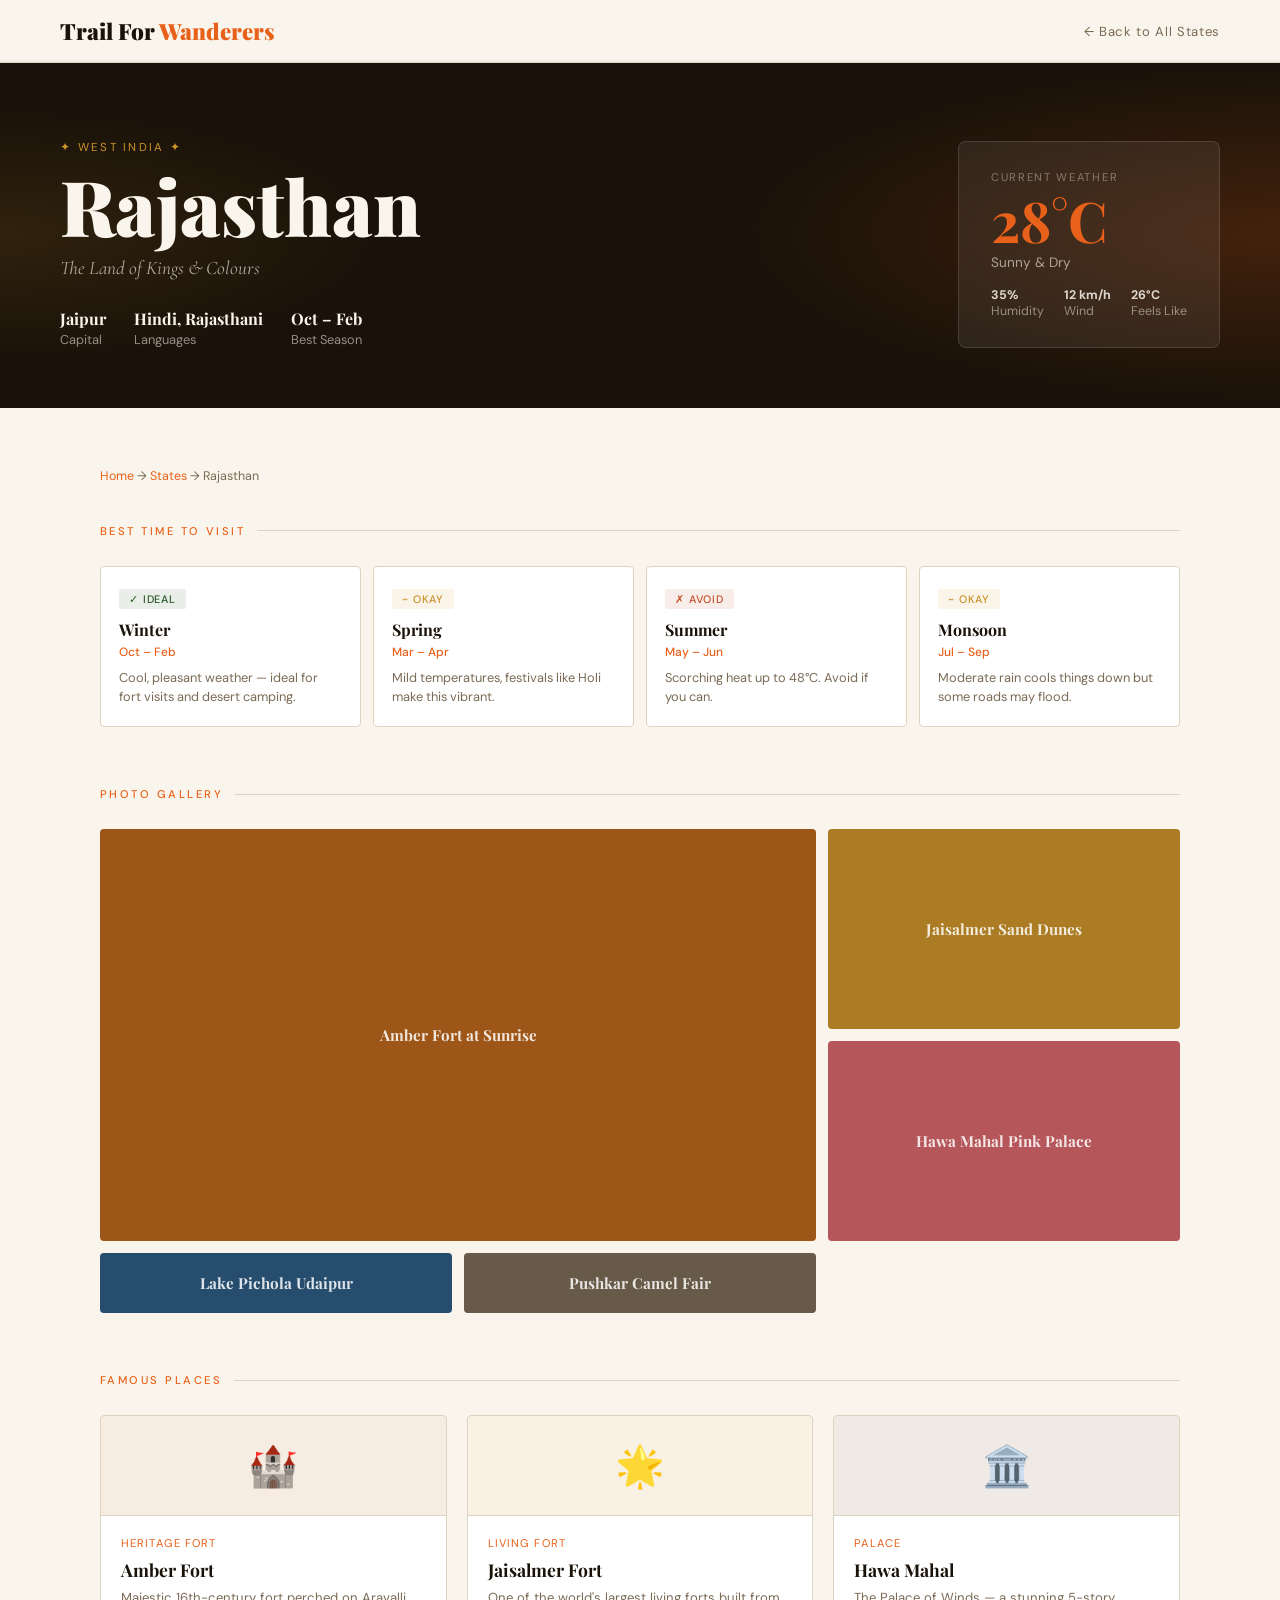
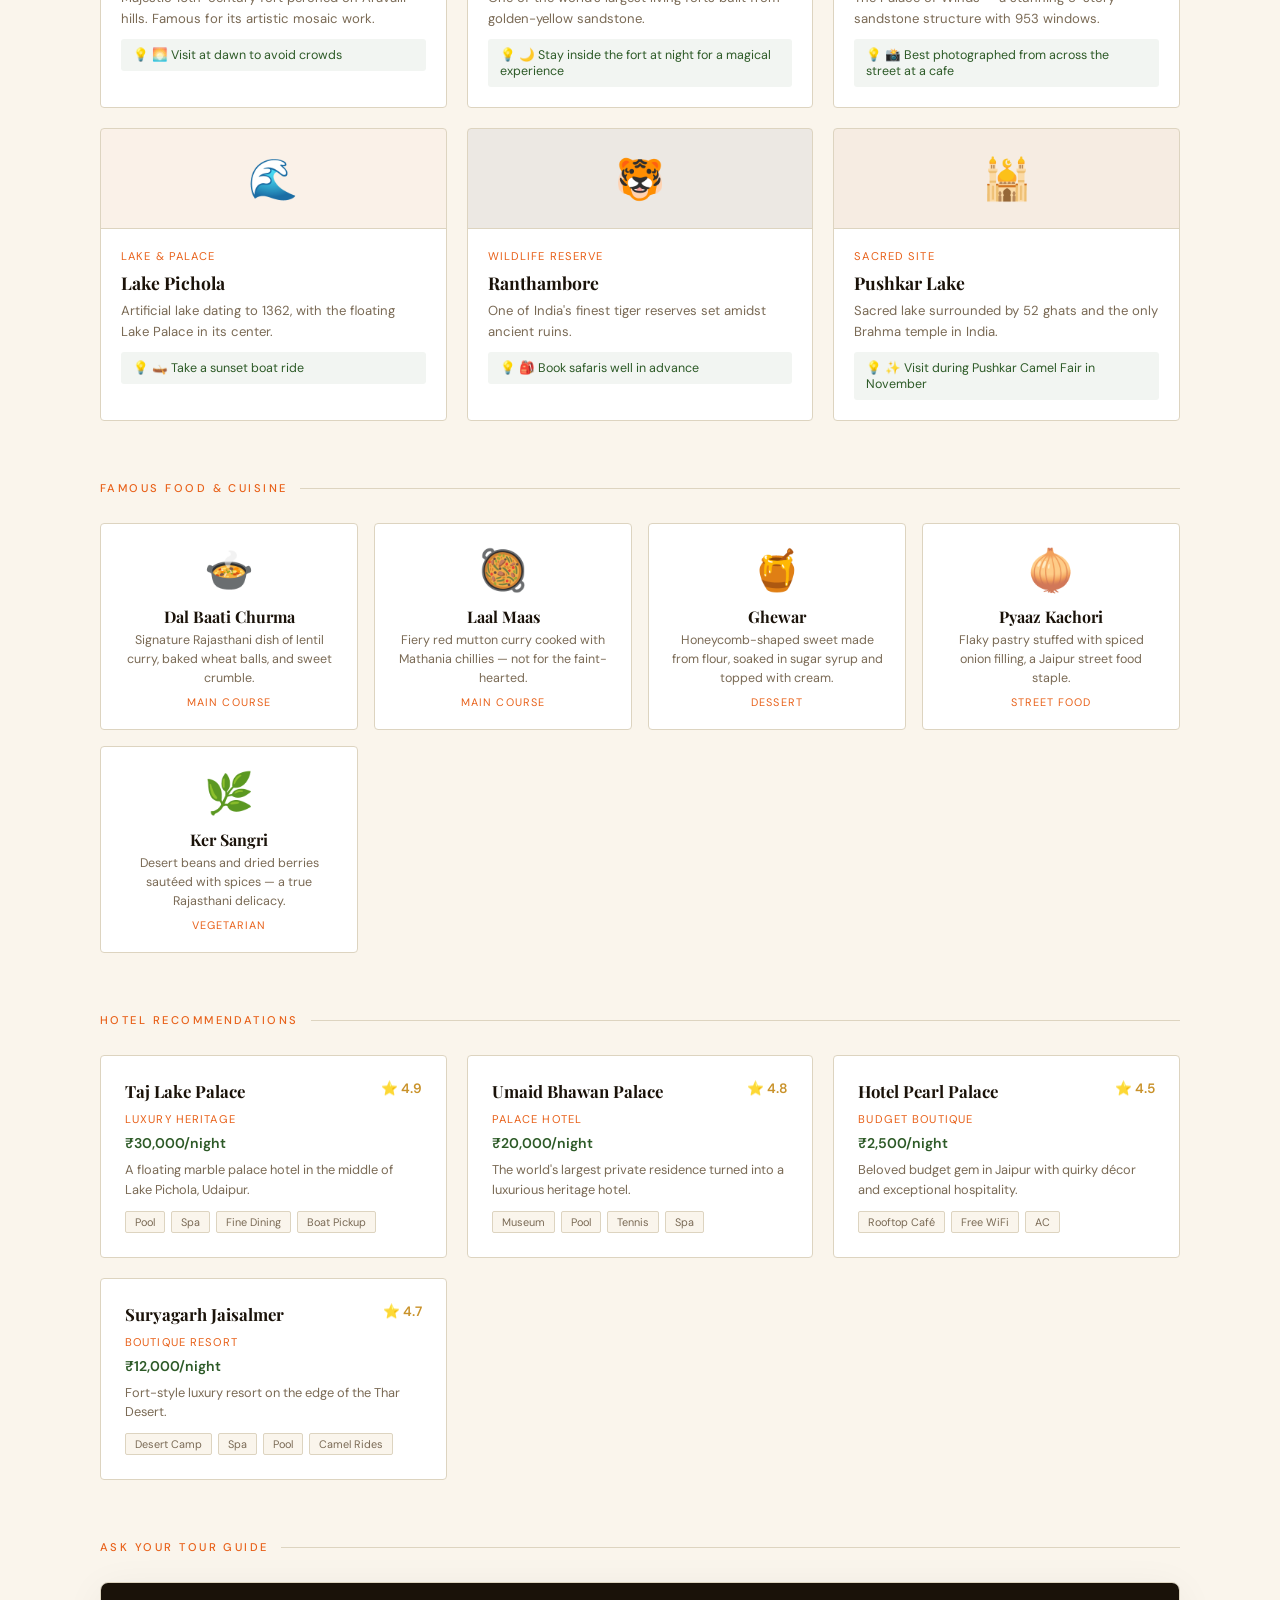
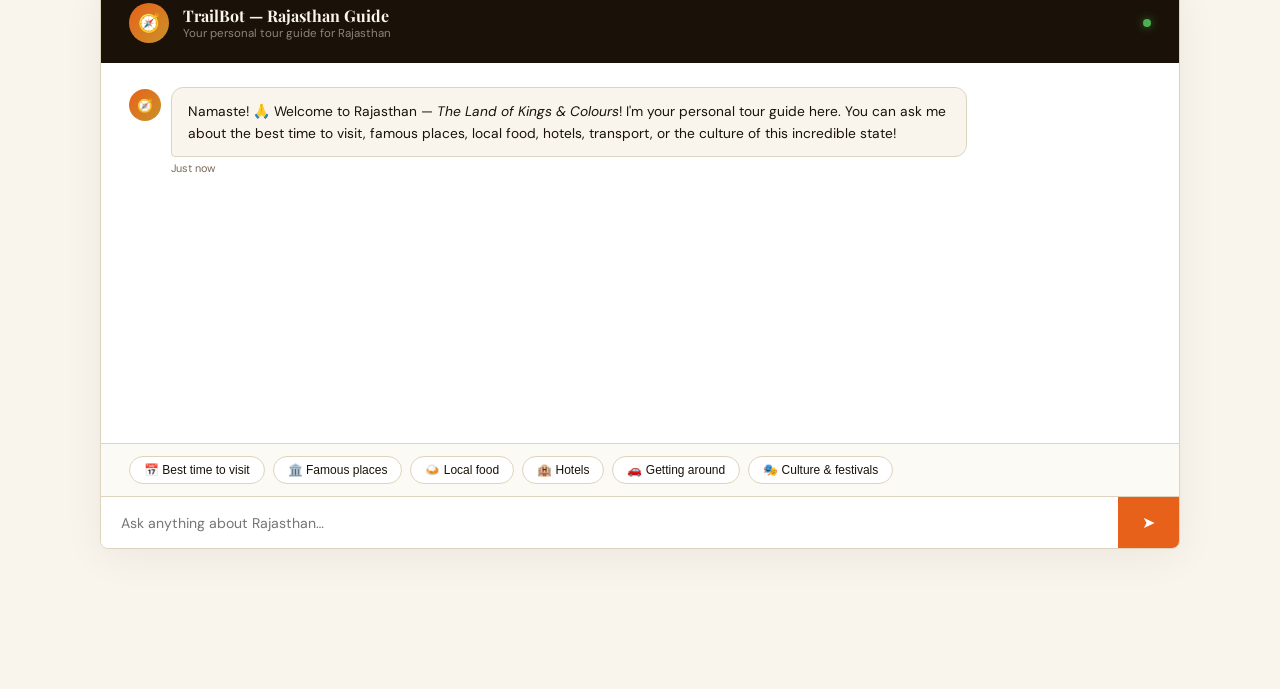
==== state.html @ 72791167 "Add files via upload" ====
<!DOCTYPE html>
<html lang="en">
<head>
  <meta charset="UTF-8"/>
  <meta name="viewport" content="width=device-width, initial-scale=1.0"/>
  <title>State – Trail For Wanderers</title>
  <link href="https://fonts.googleapis.com/css2?family=Playfair+Display:wght@400;700;900&family=Cormorant+Garamond:ital,wght@0,300;0,400;0,600;1,300;1,400&family=DM+Sans:wght@300;400;500&display=swap" rel="stylesheet"/>
  <style>
    :root {
      --saffron: #E8611A; --deep: #1A1209; --cream: #FAF5EC;
      --gold: #C9922A; --green: #2D5A27; --terracotta: #C4502A;
      --muted: #7A6A55; --border: #DDD4C0;
    }
    * { margin: 0; padding: 0; box-sizing: border-box; }
    html { scroll-behavior: smooth; }
    body { font-family: 'DM Sans', sans-serif; background: var(--cream); color: var(--deep); overflow-x: hidden; }

    nav {
      position: fixed; top: 0; left: 0; right: 0; z-index: 100;
      display: flex; align-items: center; justify-content: space-between;
      padding: 16px 60px;
      background: rgba(250,245,236,0.95); backdrop-filter: blur(10px);
      border-bottom: 1px solid var(--border);
    }
    .nav-logo { font-family: 'Playfair Display', serif; font-size: 1.4rem; font-weight: 900; color: var(--deep); text-decoration: none; }
    .nav-logo span { color: var(--saffron); }
    .nav-back { font-size: 0.82rem; color: var(--muted); text-decoration: none; letter-spacing: 0.05em; transition: color 0.2s; }
    .nav-back:hover { color: var(--saffron); }

    /* HERO BANNER */
    .state-hero {
      margin-top: 60px; padding: 80px 60px 60px;
      background: var(--deep); color: var(--cream); position: relative; overflow: hidden;
    }
    .state-hero-bg {
      position: absolute; inset: 0;
      background: radial-gradient(ellipse 70% 80% at 100% 50%, rgba(232,97,26,0.2) 0%, transparent 60%),
                  radial-gradient(ellipse 50% 60% at 0% 50%, rgba(201,146,42,0.12) 0%, transparent 60%);
    }
    .state-hero-content { position: relative; max-width: 1200px; margin: 0 auto; display: flex; justify-content: space-between; align-items: flex-end; flex-wrap: wrap; gap: 40px; }
    .state-eyebrow { font-size: 0.72rem; letter-spacing: 0.2em; text-transform: uppercase; color: var(--gold); margin-bottom: 12px; }
    .state-title { font-family: 'Playfair Display', serif; font-size: clamp(2.8rem, 6vw, 5rem); font-weight: 900; line-height: 1.0; }
    .state-title em { color: var(--saffron); font-style: italic; }
    .state-tagline { font-family: 'Cormorant Garamond', serif; font-size: 1.2rem; font-style: italic; color: rgba(250,245,236,0.65); margin-top: 12px; max-width: 500px; }
    .state-meta { display: flex; gap: 28px; margin-top: 28px; flex-wrap: wrap; }
    .state-meta-item { font-size: 0.8rem; color: rgba(250,245,236,0.55); }
    .state-meta-item strong { color: var(--cream); display: block; font-size: 1rem; font-family: 'Playfair Display', serif; margin-bottom: 2px; }

    /* WEATHER CARD */
    .weather-card {
      background: rgba(255,255,255,0.07); border: 1px solid rgba(255,255,255,0.12);
      border-radius: 8px; padding: 28px 32px; min-width: 240px;
    }
    .weather-temp { font-family: 'Playfair Display', serif; font-size: 3.5rem; font-weight: 700; color: var(--saffron); line-height: 1; }
    .weather-desc { font-size: 0.85rem; color: rgba(250,245,236,0.6); margin-top: 6px; }
    .weather-details { display: flex; gap: 20px; margin-top: 16px; }
    .weather-detail { font-size: 0.78rem; color: rgba(250,245,236,0.5); }
    .weather-detail strong { color: rgba(250,245,236,0.85); display: block; }

    /* MAIN LAYOUT */
    .main { max-width: 1200px; margin: 0 auto; padding: 60px; }

    .section-label {
      font-size: 0.7rem; font-weight: 500; letter-spacing: 0.22em; text-transform: uppercase;
      color: var(--saffron); margin-bottom: 28px; display: flex; align-items: center; gap: 12px;
    }
    .section-label::after { content: ''; flex: 1; height: 1px; background: var(--border); }

    /* BEST TIME */
    .best-time-grid { display: grid; grid-template-columns: repeat(4, 1fr); gap: 12px; margin-bottom: 60px; }
    .season-card { background: white; border: 1px solid var(--border); border-radius: 4px; padding: 20px 18px; }
    .season-name { font-family: 'Playfair Display', serif; font-size: 1rem; font-weight: 700; margin-bottom: 4px; }
    .season-months { font-size: 0.75rem; color: var(--saffron); font-weight: 500; margin-bottom: 8px; }
    .season-desc { font-size: 0.8rem; color: var(--muted); line-height: 1.5; }
    .season-badge { display: inline-block; padding: 3px 10px; border-radius: 2px; font-size: 0.68rem; font-weight: 500; letter-spacing: 0.08em; text-transform: uppercase; margin-bottom: 10px; }
    .badge-best { background: rgba(45,90,39,0.1); color: var(--green); }
    .badge-ok { background: rgba(201,146,42,0.1); color: var(--gold); }
    .badge-avoid { background: rgba(196,80,42,0.1); color: var(--terracotta); }

    /* GALLERY */
    .gallery-section { margin-bottom: 60px; }
    .gallery-grid { display: grid; grid-template-columns: repeat(3, 1fr); grid-template-rows: 200px 200px; gap: 12px; }
    .gallery-item { border-radius: 4px; overflow: hidden; cursor: pointer; position: relative; }
    .gallery-item:first-child { grid-column: span 2; grid-row: span 2; }
    .gallery-color {
      width: 100%; height: 100%;
      display: flex; align-items: center; justify-content: center;
      font-family: 'Playfair Display', serif; font-size: 0.95rem; font-weight: 700;
      color: rgba(255,255,255,0.85); text-align: center; padding: 20px;
      transition: transform 0.3s; position: relative; overflow: hidden;
    }
    .gallery-item:hover .gallery-color { transform: scale(1.04); }
    .gallery-color::after { content: ''; position: absolute; inset: 0; background: rgba(0,0,0,0.15); }
    .gallery-color span { position: relative; z-index: 1; }

    /* SLIDER controls */
    .gallery-nav { display: flex; gap: 10px; margin-top: 14px; justify-content: center; }
    .gallery-dot { width: 8px; height: 8px; border-radius: 50%; background: var(--border); cursor: pointer; transition: background 0.2s; }
    .gallery-dot.active { background: var(--saffron); }

    /* PLACES */
    .places-grid { display: grid; grid-template-columns: repeat(auto-fill, minmax(280px, 1fr)); gap: 20px; margin-bottom: 60px; }
    .place-card { background: white; border: 1px solid var(--border); border-radius: 4px; overflow: hidden; transition: box-shadow 0.25s, transform 0.25s; }
    .place-card:hover { box-shadow: 0 12px 40px rgba(232,97,26,0.1); transform: translateY(-4px); }
    .place-color { height: 140px; display: flex; align-items: center; justify-content: center; font-size: 2.5rem; }
    .place-body { padding: 20px; }
    .place-name { font-family: 'Playfair Display', serif; font-size: 1.1rem; font-weight: 700; margin-bottom: 6px; }
    .place-type { font-size: 0.7rem; color: var(--saffron); letter-spacing: 0.1em; text-transform: uppercase; margin-bottom: 8px; }
    .place-desc { font-size: 0.82rem; color: var(--muted); line-height: 1.6; }
    .place-tip { margin-top: 10px; font-size: 0.78rem; color: var(--green); background: rgba(45,90,39,0.06); padding: 8px 12px; border-radius: 3px; }

    /* FOOD */
    .food-grid { display: grid; grid-template-columns: repeat(auto-fill, minmax(220px, 1fr)); gap: 16px; margin-bottom: 60px; }
    .food-card { background: white; border: 1px solid var(--border); border-radius: 4px; padding: 20px; text-align: center; transition: box-shadow 0.2s; }
    .food-card:hover { box-shadow: 0 8px 24px rgba(232,97,26,0.08); }
    .food-emoji { font-size: 2.5rem; margin-bottom: 10px; }
    .food-name { font-family: 'Playfair Display', serif; font-size: 1rem; font-weight: 700; margin-bottom: 4px; }
    .food-desc { font-size: 0.78rem; color: var(--muted); line-height: 1.5; }
    .food-type { font-size: 0.68rem; color: var(--saffron); letter-spacing: 0.1em; text-transform: uppercase; margin-top: 8px; }

    /* HOTELS */
    .hotels-grid { display: grid; grid-template-columns: repeat(auto-fill, minmax(300px, 1fr)); gap: 20px; margin-bottom: 60px; }
    .hotel-card { background: white; border: 1px solid var(--border); border-radius: 4px; padding: 24px; transition: box-shadow 0.2s; }
    .hotel-card:hover { box-shadow: 0 8px 28px rgba(232,97,26,0.1); }
    .hotel-header { display: flex; justify-content: space-between; align-items: flex-start; margin-bottom: 10px; }
    .hotel-name { font-family: 'Playfair Display', serif; font-size: 1.05rem; font-weight: 700; }
    .hotel-rating { display: flex; align-items: center; gap: 4px; font-size: 0.85rem; font-weight: 600; color: var(--gold); }
    .hotel-category { font-size: 0.7rem; color: var(--saffron); letter-spacing: 0.1em; text-transform: uppercase; margin-bottom: 8px; }
    .hotel-price { font-size: 0.88rem; color: var(--green); font-weight: 600; margin-bottom: 8px; }
    .hotel-desc { font-size: 0.8rem; color: var(--muted); line-height: 1.5; }
    .hotel-amenities { display: flex; gap: 6px; flex-wrap: wrap; margin-top: 12px; }
    .amenity { font-size: 0.68rem; padding: 3px 9px; background: var(--cream); border: 1px solid var(--border); border-radius: 2px; color: var(--muted); }

    /* CHATBOT */
    .chatbot-section { margin-bottom: 80px; }
    .chatbot-wrap {
      background: white; border: 1px solid var(--border); border-radius: 8px; overflow: hidden;
      box-shadow: 0 8px 40px rgba(0,0,0,0.06);
    }
    .chatbot-header {
      background: var(--deep); padding: 20px 28px;
      display: flex; align-items: center; gap: 14px;
    }
    .chatbot-avatar { width: 40px; height: 40px; border-radius: 50%; background: linear-gradient(135deg, var(--saffron), var(--gold)); display: flex; align-items: center; justify-content: center; font-size: 1.1rem; }
    .chatbot-title { font-family: 'Playfair Display', serif; font-size: 1rem; font-weight: 700; color: var(--cream); }
    .chatbot-subtitle { font-size: 0.72rem; color: rgba(250,245,236,0.5); }
    .chatbot-online { width: 8px; height: 8px; border-radius: 50%; background: #4CAF50; margin-left: auto; box-shadow: 0 0 8px rgba(76,175,80,0.6); }

    .chatbot-messages {
      height: 380px; overflow-y: auto; padding: 24px 28px;
      display: flex; flex-direction: column; gap: 16px;
      scroll-behavior: smooth;
    }
    .chatbot-messages::-webkit-scrollbar { width: 4px; }
    .chatbot-messages::-webkit-scrollbar-thumb { background: var(--border); border-radius: 2px; }

    .msg { display: flex; gap: 10px; max-width: 82%; }
    .msg.user { align-self: flex-end; flex-direction: row-reverse; }
    .msg-avatar { width: 32px; height: 32px; border-radius: 50%; display: flex; align-items: center; justify-content: center; font-size: 0.8rem; flex-shrink: 0; margin-top: 2px; }
    .bot-avatar { background: linear-gradient(135deg, var(--saffron), var(--gold)); color: white; }
    .user-avatar { background: var(--deep); color: var(--cream); }
    .msg-bubble { padding: 12px 16px; border-radius: 12px; font-size: 0.86rem; line-height: 1.6; }
    .msg.bot .msg-bubble { background: var(--cream); border: 1px solid var(--border); color: var(--deep); border-bottom-left-radius: 4px; }
    .msg.user .msg-bubble { background: var(--saffron); color: white; border-bottom-right-radius: 4px; }
    .msg-time { font-size: 0.68rem; color: var(--muted); margin-top: 4px; display: block; }

    .chatbot-suggestions { padding: 12px 28px; display: flex; gap: 8px; flex-wrap: wrap; border-top: 1px solid var(--border); background: rgba(250,245,236,0.5); }
    .suggestion { font-size: 0.75rem; padding: 6px 14px; border: 1px solid var(--border); border-radius: 20px; cursor: pointer; background: white; color: var(--deep); transition: all 0.2s; white-space: nowrap; }
    .suggestion:hover { border-color: var(--saffron); color: var(--saffron); background: rgba(232,97,26,0.04); }

    .chatbot-input-wrap { display: flex; gap: 0; border-top: 1px solid var(--border); }
    .chatbot-input { flex: 1; padding: 16px 20px; border: none; outline: none; font-family: 'DM Sans', sans-serif; font-size: 0.88rem; background: white; }
    .chatbot-send { padding: 16px 24px; background: var(--saffron); border: none; color: white; cursor: pointer; font-size: 1rem; transition: background 0.2s; }
    .chatbot-send:hover { background: var(--terracotta); }

    .typing { display: flex; gap: 4px; align-items: center; padding: 8px 0; }
    .typing span { width: 6px; height: 6px; border-radius: 50%; background: var(--muted); animation: bounce 1.4s infinite; }
    .typing span:nth-child(2) { animation-delay: 0.2s; }
    .typing span:nth-child(3) { animation-delay: 0.4s; }
    @keyframes bounce { 0%, 60%, 100% { transform: translateY(0); } 30% { transform: translateY(-6px); } }

    .breadcrumb { font-size: 0.78rem; color: var(--muted); margin-bottom: 40px; }
    .breadcrumb a { color: var(--saffron); text-decoration: none; }
    .breadcrumb a:hover { text-decoration: underline; }

    @media (max-width: 768px) {
      nav { padding: 14px 20px; }
      .state-hero { padding: 70px 20px 40px; }
      .main { padding: 40px 20px; }
      .best-time-grid { grid-template-columns: 1fr 1fr; }
      .gallery-grid { grid-template-columns: 1fr 1fr; grid-template-rows: auto; }
      .gallery-item:first-child { grid-column: span 2; }
    }
  </style>
</head>
<body>

<nav>
  <a href="index.html" class="nav-logo">Trail For <span>Wanderers</span></a>
  <a href="index.html" class="nav-back">← Back to All States</a>
</nav>

<div id="heroSection"></div>
<div class="main" id="mainContent"></div>

<script>
// ══════════════════════════════════════════
// STATE DATA
// ══════════════════════════════════════════
const stateData = {
  "rajasthan": {
    name: "Rajasthan", tagline: "The Land of Kings & Colours",
    capital: "Jaipur", region: "West India", language: "Hindi, Rajasthani",
    weather: { temp: "28°C", desc: "Sunny & Dry", humidity: "35%", wind: "12 km/h", feel: "26°C" },
    bestTime: [
      { season: "Winter", months: "Oct – Feb", desc: "Cool, pleasant weather — ideal for fort visits and desert camping.", badge: "best" },
      { season: "Spring", months: "Mar – Apr", desc: "Mild temperatures, festivals like Holi make this vibrant.", badge: "ok" },
      { season: "Summer", months: "May – Jun", desc: "Scorching heat up to 48°C. Avoid if you can.", badge: "avoid" },
      { season: "Monsoon", months: "Jul – Sep", desc: "Moderate rain cools things down but some roads may flood.", badge: "ok" },
    ],
    gallery: [
      { label: "Amber Fort at Sunrise", color: "#B8651B" },
      { label: "Jaisalmer Sand Dunes", color: "#C9922A" },
      { label: "Hawa Mahal Pink Palace", color: "#D4656A" },
      { label: "Lake Pichola Udaipur", color: "#2D5A80" },
      { label: "Pushkar Camel Fair", color: "#7A6A55" },
    ],
    places: [
      { name: "Amber Fort", type: "Heritage Fort", emoji: "🏰", desc: "Majestic 16th-century fort perched on Aravalli hills. Famous for its artistic mosaic work.", tip: "🌅 Visit at dawn to avoid crowds" },
      { name: "Jaisalmer Fort", type: "Living Fort", emoji: "🌟", desc: "One of the world's largest living forts built from golden-yellow sandstone.", tip: "🌙 Stay inside the fort at night for a magical experience" },
      { name: "Hawa Mahal", type: "Palace", emoji: "🏛️", desc: "The Palace of Winds — a stunning 5-story sandstone structure with 953 windows.", tip: "📸 Best photographed from across the street at a cafe" },
      { name: "Lake Pichola", type: "Lake & Palace", emoji: "🌊", desc: "Artificial lake dating to 1362, with the floating Lake Palace in its center.", tip: "🛶 Take a sunset boat ride" },
      { name: "Ranthambore", type: "Wildlife Reserve", emoji: "🐯", desc: "One of India's finest tiger reserves set amidst ancient ruins.", tip: "🎒 Book safaris well in advance" },
      { name: "Pushkar Lake", type: "Sacred Site", emoji: "🕌", desc: "Sacred lake surrounded by 52 ghats and the only Brahma temple in India.", tip: "✨ Visit during Pushkar Camel Fair in November" },
    ],
    food: [
      { name: "Dal Baati Churma", emoji: "🍲", desc: "Signature Rajasthani dish of lentil curry, baked wheat balls, and sweet crumble.", type: "Main Course" },
      { name: "Laal Maas", emoji: "🥘", desc: "Fiery red mutton curry cooked with Mathania chillies — not for the faint-hearted.", type: "Main Course" },
      { name: "Ghewar", emoji: "🍯", desc: "Honeycomb-shaped sweet made from flour, soaked in sugar syrup and topped with cream.", type: "Dessert" },
      { name: "Pyaaz Kachori", emoji: "🧅", desc: "Flaky pastry stuffed with spiced onion filling, a Jaipur street food staple.", type: "Street Food" },
      { name: "Ker Sangri", emoji: "🌿", desc: "Desert beans and dried berries sautéed with spices — a true Rajasthani delicacy.", type: "Vegetarian" },
    ],
    hotels: [
      { name: "Taj Lake Palace", category: "Luxury Heritage", rating: 4.9, price: "₹30,000/night", desc: "A floating marble palace hotel in the middle of Lake Pichola, Udaipur.", amenities: ["Pool", "Spa", "Fine Dining", "Boat Pickup"] },
      { name: "Umaid Bhawan Palace", category: "Palace Hotel", rating: 4.8, price: "₹20,000/night", desc: "The world's largest private residence turned into a luxurious heritage hotel.", amenities: ["Museum", "Pool", "Tennis", "Spa"] },
      { name: "Hotel Pearl Palace", category: "Budget Boutique", rating: 4.5, price: "₹2,500/night", desc: "Beloved budget gem in Jaipur with quirky décor and exceptional hospitality.", amenities: ["Rooftop Café", "Free WiFi", "AC"] },
      { name: "Suryagarh Jaisalmer", category: "Boutique Resort", rating: 4.7, price: "₹12,000/night", desc: "Fort-style luxury resort on the edge of the Thar Desert.", amenities: ["Desert Camp", "Spa", "Pool", "Camel Rides"] },
    ],
    chatResponses: {
      "best time": "The best time to visit Rajasthan is October to February. Winters are cool and perfect for exploring forts and riding camels in the desert. You'll also catch the famous Pushkar Camel Fair in November! 🐪",
      "weather": "Right now Rajasthan is at 28°C, sunny and dry. Desert heat can be extreme in summers (up to 48°C), so plan accordingly. Winters can get surprisingly cold at night in the desert — carry a jacket! 🧥",
      "food": "You must try Dal Baati Churma — it's the soul of Rajasthan! For street food, pyaaz kachori in Jaipur is legendary. And don't leave without tasting the fiery Laal Maas if you love spice. 🌶️",
      "places": "Top places: Amber Fort in Jaipur, the golden Jaisalmer Fort, romantic Udaipur with Lake Pichola, and Ranthambore for tigers. For spiritual seekers, Pushkar Lake is unmissable. 🏰",
      "hotels": "For luxury, the Taj Lake Palace is a floating marble dream. On a budget, Hotel Pearl Palace in Jaipur is incredibly value-for-money and highly rated by backpackers worldwide. 🏨",
      "transport": "Rajasthan is well connected. Jaipur has an airport and is on the train Golden Triangle route (Delhi–Agra–Jaipur). For desert areas, hire a local driver — it's affordable and they know hidden gems! 🚗",
      "culture": "Rajasthan is famous for its folk music (Kalbeliya), vibrant festivals, puppet shows, and colourful turbans. Attending a traditional Rajasthani dinner with cultural performance is a must! 🎭",
      "hello": "Namaste! 🙏 I'm your Rajasthan tour guide. Ask me anything about best time to visit, food, places, hotels, transport, or local culture!",
      "hi": "Namaste! 🙏 I'm your Rajasthan tour guide. Ask me anything about best time to visit, food, places, hotels, transport, or local culture!"
    }
  },

  "kerala": {
    name: "Kerala", tagline: "God's Own Country",
    capital: "Thiruvananthapuram", region: "South India", language: "Malayalam",
    weather: { temp: "30°C", desc: "Warm & Humid", humidity: "78%", wind: "18 km/h", feel: "33°C" },
    bestTime: [
      { season: "Winter", months: "Oct – Feb", desc: "Most popular season — pleasant weather, clear skies, perfect for backwaters.", badge: "best" },
      { season: "Post-Monsoon", months: "Sep", desc: "Lush green landscape post-rain. Great for Ayurveda retreats.", badge: "best" },
      { season: "Summer", months: "Mar – May", desc: "Hot and humid. Beach time is still good. Thrissur Pooram festival in April/May!", badge: "ok" },
      { season: "Monsoon", months: "Jun – Aug", desc: "Heavy rains — beautiful but some areas flood. Ideal for Ayurveda.", badge: "ok" },
    ],
    gallery: [
      { label: "Alleppey Backwaters at Sunset", color: "#1A5C3A" },
      { label: "Munnar Tea Gardens", color: "#2D6B3A" },
      { label: "Kovalam Beach", color: "#2D5A80" },
      { label: "Periyar Tiger Reserve", color: "#4A7A2A" },
      { label: "Theyyam Festival", color: "#B8651B" },
    ],
    places: [
      { name: "Alleppey Backwaters", type: "Waterway", emoji: "🛶", desc: "A 900 km network of lakes, canals, and lagoons along the Arabian Sea coast.", tip: "🏠 Stay overnight on a traditional houseboat" },
      { name: "Munnar", type: "Hill Station", emoji: "🍃", desc: "Picture-perfect tea plantations at 1,600m — misty mornings and cool evenings.", tip: "🌄 Best visited November to January" },
      { name: "Periyar Wildlife Sanctuary", type: "Wildlife", emoji: "🐘", desc: "One of India's premier tiger reserves, famous for boat safaris to spot elephants.", tip: "🚤 Book the bamboo rafting experience" },
      { name: "Kovalam Beach", type: "Beach", emoji: "🏖️", desc: "Crescent-shaped beach known for its lighthouse, calm waters, and Ayurveda spas.", tip: "🌊 Swim only in flagged zones due to currents" },
      { name: "Fort Kochi", type: "Heritage Town", emoji: "⚓", desc: "Portuguese, Dutch, and British influences visible in the spice-trading old quarter.", tip: "🐟 Watch Chinese fishing nets at sunrise" },
      { name: "Wayanad", type: "Forest Retreat", emoji: "🌳", desc: "Tribal culture, waterfalls, and ancient caves in the Western Ghats rainforest.", tip: "🦚 Perfect for trekkers and nature lovers" },
    ],
    food: [
      { name: "Appam with Stew", emoji: "🥞", desc: "Lacy fermented rice pancakes served with fragrant coconut milk vegetable stew.", type: "Breakfast" },
      { name: "Kerala Fish Curry", emoji: "🐟", desc: "Tangy, coconut-based fish curry made with kudampuli (Gamboge fruit).", type: "Main Course" },
      { name: "Puttu & Kadala Curry", emoji: "🫙", desc: "Steamed rice-coconut cylinders with spiced black chickpea curry.", type: "Breakfast" },
      { name: "Banana Chips", emoji: "🍌", desc: "Thin, crispy chips fried in coconut oil — a proud Kerala signature snack.", type: "Snack" },
      { name: "Payasam", emoji: "🍮", desc: "Creamy rice or vermicelli pudding with cardamom and cashews — festival favourite.", type: "Dessert" },
    ],
    hotels: [
      { name: "Spice Village, Thekkady", category: "Eco Luxury", rating: 4.8, price: "₹15,000/night", desc: "Tribal-themed cottages inside a spice plantation near Periyar Tiger Reserve.", amenities: ["Spice Tour", "Ayurveda", "Trekking", "Pool"] },
      { name: "Coconut Lagoon, Kumarakom", category: "Heritage Resort", rating: 4.7, price: "₹18,000/night", desc: "Restored heritage bungalows on the shores of Vembanad Lake.", amenities: ["Houseboat", "Spa", "Kayaking", "Pool"] },
      { name: "Zostel Kochi", category: "Budget Hostel", rating: 4.4, price: "₹800/night", desc: "Vibrant backpacker hostel in the heart of Fort Kochi.", amenities: ["Free WiFi", "Common Kitchen", "Tours"] },
      { name: "The Raviz, Kollam", category: "Luxury Hotel", rating: 4.6, price: "₹8,000/night", desc: "Modern luxury on the backwaters with panoramic water views.", amenities: ["Pool", "Spa", "Boat Cruise", "Fine Dining"] },
    ],
    chatResponses: {
      "best time": "October to February is perfect for Kerala — cool, dry, ideal for backwaters and beaches. If you love lush greenery, visit just after the monsoon in September. Avoid June–August unless you're here for Ayurveda panchakarma! 🌿",
      "weather": "Kerala is warm and humid at around 30°C. The coastal areas stay humid year-round. Munnar and hill stations can be much cooler — around 15°C. Always carry a light rain jacket! ☔",
      "food": "Appam with stew is breakfast heaven. Kerala fish curry cooked in coconut milk is iconic. Don't miss a Kerala Sadya — a full vegetarian feast served on a banana leaf during festivals! 🍃",
      "places": "The Alleppey backwaters on a houseboat is once-in-a-lifetime. Munnar tea gardens are magical. Fort Kochi for history, Periyar for wildlife, and Kovalam for beaches. So much to see! 🛶",
      "hotels": "Coconut Lagoon in Kumarakom lets you sleep in heritage bungalows on the backwaters. Budget travellers love Zostel Kochi in Fort Kochi's heritage quarter. 🏡",
      "transport": "Kerala has great rail connectivity along its coast. Within the backwaters, ferries and houseboats are the way to go. Kerala's roads are scenic but winding — hire a local driver for hill areas. 🚢",
      "culture": "Kerala has a rich cultural heritage — Kathakali dance-drama, Theyyam rituals, snake boat races (Onam), and of course Ayurveda medicine. The Onam festival in August/September is spectacular! 🎭",
      "hello": "Namaskaram! 🙏 I'm your Kerala travel guide. Ask me about the backwaters, best time, food, places, or culture!", "hi": "Namaskaram! 🙏 What would you like to know about Kerala?"
    }
  },

  "goa": {
    name: "Goa", tagline: "Sun, Sand & Spice",
    capital: "Panaji", region: "West India", language: "Konkani, English, Portuguese",
    weather: { temp: "32°C", desc: "Hot & Sunny", humidity: "65%", wind: "20 km/h", feel: "35°C" },
    bestTime: [
      { season: "Peak Season", months: "Nov – Feb", desc: "Warm days, cool evenings — the absolute best time. Also festival season.", badge: "best" },
      { season: "Shoulder", months: "Oct & Mar", desc: "Less crowded and cheaper. Still great beach weather.", badge: "ok" },
      { season: "Pre-Monsoon", months: "Apr – May", desc: "Hot and humid. Some beach shacks close. Good for budget travel.", badge: "ok" },
      { season: "Monsoon", months: "Jun – Sep", desc: "Heavy rain. Most beach shacks shut. But lush green and very cheap.", badge: "avoid" },
    ],
    gallery: [
      { label: "Calangute Beach Golden Hour", color: "#E8A040" },
      { label: "Old Goa Churches", color: "#C4502A" },
      { label: "Palolem Beach Sunrise", color: "#2D5A80" },
      { label: "Spice Plantation Tour", color: "#2D5A27" },
      { label: "Night Market Arpora", color: "#6B3A8A" },
    ],
    places: [
      { name: "Calangute Beach", type: "Beach", emoji: "🏄", desc: "The Queen of Beaches — widest, most famous beach in North Goa with buzzing nightlife.", tip: "🌅 Go to the south end for a quieter experience" },
      { name: "Basilica of Bom Jesus", type: "UNESCO Heritage", emoji: "⛪", desc: "400-year-old baroque church housing the mortal remains of St. Francis Xavier.", tip: "✝️ Visit on Tuesday for Novena Mass" },
      { name: "Palolem Beach", type: "Beach", emoji: "🌴", desc: "Crescent-shaped paradise in South Goa — calm waters, wooden huts, hammocks.", tip: "🔇 Silent disco parties on Tuesday nights!" },
      { name: "Dudhsagar Falls", type: "Waterfall", emoji: "💧", desc: "One of India's tallest waterfalls at 310m, accessible by jeep through the jungle.", tip: "🌿 Best visited June–September during monsoon" },
      { name: "Old Goa", type: "Heritage Town", emoji: "🏛️", desc: "The former Portuguese capital with beautiful 16th-century cathedrals and convents.", tip: "🎒 A half-day walking tour covers all the major churches" },
    ],
    food: [
      { name: "Goan Fish Curry Rice", emoji: "🐟", desc: "Tangy kokum and coconut-based fish curry over steamed rice — the daily Goan staple.", type: "Main Course" },
      { name: "Bebinca", emoji: "🎂", desc: "16-layered traditional Goan dessert made with coconut milk, eggs, and ghee.", type: "Dessert" },
      { name: "Prawn Balchão", emoji: "🦐", desc: "Spicy-tangy prawn pickle preparation — a fiery Portuguese-Goan fusion.", type: "Side Dish" },
      { name: "Pork Vindaloo", emoji: "🍖", desc: "Legendary spicy-sour pork curry marinated in vinegar, garlic, and red chillies.", type: "Main Course" },
      { name: "Feni", emoji: "🥃", desc: "Goa's iconic cashew or coconut spirit — try with a squeeze of lime. Cheers!", type: "Drink" },
    ],
    hotels: [
      { name: "Taj Exotica, South Goa", category: "Luxury Resort", rating: 4.9, price: "₹25,000/night", desc: "Sprawling beachfront resort in Benaulim with multiple pools and private beach.", amenities: ["Private Beach", "5 Restaurants", "Spa", "Casino"] },
      { name: "The Postcard Cuelim", category: "Boutique Hotel", rating: 4.7, price: "₹12,000/night", desc: "Intimate 21-room design hotel in South Goa's paddy fields.", amenities: ["Infinity Pool", "Library", "Local Cuisine", "Cycling"] },
      { name: "Zostel Goa (Palolem)", category: "Budget Hostel", rating: 4.5, price: "₹700/night", desc: "Beachfront hostel on Palolem Beach. Wake up to waves.", amenities: ["Beach Access", "Cafe", "Hammocks", "Free WiFi"] },
    ],
    chatResponses: {
      "best time": "November to February is Goa at its absolute best! Warm days, cool evenings, beach parties, the famous Sunburn festival, and Christmas/New Year madness. Book hotels 3 months in advance for December! 🎉",
      "weather": "Goa is sunny and warm at 32°C. Beach season runs from October to May. Monsoon (June–September) brings heavy rain and most beach shacks close — but the waterfalls are magnificent! 🌊",
      "food": "Start your mornings with Goan fish curry rice — it's the soul of Goa. Don't miss pork vindaloo, prawn recheado, and for dessert, bebinca (16-layer coconut cake). And yes, try local feni! 🦞",
      "places": "North Goa for parties: Calangute, Baga, Anjuna. South Goa for serenity: Palolem, Agonda, Cabo de Rama Fort. Don't miss Old Goa's churches and the Dudhsagar waterfall jeep adventure! 🌴",
      "hotels": "For luxury, Taj Exotica in South Goa has a private beach. For a unique experience, The Postcard Cuelim is surrounded by paddy fields. Budget travellers love Zostel right on Palolem Beach! 🏖️",
      "transport": "Goa airport connects to all major cities. Within Goa, rent a scooter (₹300/day) — it's the most fun way to explore! Taxis are available but can be expensive without negotiating.", 
      "hello": "Susegad! 😎 That's Goa's famous laid-back philosophy. I'm your Goa tour guide — ask me anything about beaches, food, festivals, or parties!",
      "hi": "Hey there! 🏄 Ready to explore Goa? Ask me about the best beaches, food, places to stay, or the best time to visit!"
    }
  },

  "delhi": {
    name: "Delhi", tagline: "Where History Meets Hustle",
    capital: "New Delhi", region: "North India", language: "Hindi, Punjabi, Urdu",
    weather: { temp: "22°C", desc: "Partly Cloudy", humidity: "52%", wind: "10 km/h", feel: "20°C" },
    bestTime: [
      { season: "Winter", months: "Oct – Mar", desc: "Cool weather, festivals, Republic Day parade. Best time overall.", badge: "best" },
      { season: "Spring", months: "Mar – Apr", desc: "Warm, pleasant. Holi celebrations are spectacular in Delhi.", badge: "ok" },
      { season: "Summer", months: "May – Jun", desc: "Extremely hot (40°C+). Best avoided, but cheap and uncrowded.", badge: "avoid" },
      { season: "Monsoon", months: "Jul – Sep", desc: "Hot, humid rains. Heritage monuments look dramatic in monsoon mist.", badge: "ok" },
    ],
    gallery: [
      { label: "Red Fort Morning Light", color: "#B8651B" },
      { label: "India Gate at Dusk", color: "#4A4A6A" },
      { label: "Humayun's Tomb Gardens", color: "#2D5A27" },
      { label: "Chandni Chowk Bazaar", color: "#C9922A" },
      { label: "Lotus Temple Twilight", color: "#E8A0A0" },
    ],
    places: [
      { name: "Red Fort", type: "UNESCO Heritage", emoji: "🏯", desc: "Magnificent 17th-century Mughal fort on the banks of the Yamuna. PM hoists flag here on Independence Day.", tip: "🎆 Attend the evening Sound & Light show" },
      { name: "India Gate", type: "War Memorial", emoji: "🏛️", desc: "83-ft tall war memorial dedicated to 82,000 soldiers. A must-see at night when lit up.", tip: "🌃 Visit after 8 PM for the lit-up illumination" },
      { name: "Qutub Minar", type: "UNESCO Heritage", emoji: "🕌", desc: "The world's tallest brick minaret at 73m, built in 1193. Surrounded by ancient ruins.", tip: "📷 Golden hour photography is stunning here" },
      { name: "Humayun's Tomb", type: "UNESCO Heritage", emoji: "🏰", desc: "The first garden-tomb in India that inspired the Taj Mahal, set in Persian char-bagh gardens.", tip: "🌿 The gardens are best in winter" },
      { name: "Chandni Chowk", type: "Bazaar", emoji: "🛍️", desc: "Asia's oldest and busiest market — spices, jewelry, street food and chaos in equal measure!", tip: "🍜 Come hungry for the best street food in India" },
    ],
    food: [
      { name: "Butter Chicken", emoji: "🍛", desc: "This iconic dish was invented in Delhi's Moti Mahal restaurant. The original version is here.", type: "Main Course" },
      { name: "Chole Bhature", emoji: "🫓", desc: "Fluffy fried bread with spicy chickpea curry — the ultimate Delhi breakfast.", type: "Breakfast" },
      { name: "Paranthe Wali Gali", emoji: "🫓", desc: "A narrow lane in Chandni Chowk famous for stuffed parathas since 1872.", type: "Street Food" },
      { name: "Daulat ki Chaat", emoji: "☁️", desc: "A magical winter dessert — frothy whipped cream chaat available only in Old Delhi lanes.", type: "Dessert" },
      { name: "Gol Gappe", emoji: "💧", desc: "Delhi's favourite street snack — hollow crispy spheres filled with tangy tamarind water.", type: "Street Food" },
    ],
    hotels: [
      { name: "The Imperial", category: "Heritage Luxury", rating: 4.9, price: "₹22,000/night", desc: "Art Deco colonial heritage hotel on Janpath, open since 1931 — a living landmark.", amenities: ["Heritage Tour", "Spa", "Fine Dining", "Art Gallery"] },
      { name: "ITC Maurya", category: "Luxury Hotel", rating: 4.8, price: "₹18,000/night", desc: "Home to Dum Pukht, arguably India's finest Awadhi restaurant.", amenities: ["Pool", "Spa", "Business Center", "Multiple Dining"] },
      { name: "Zostel Delhi", category: "Budget Hostel", rating: 4.4, price: "₹700/night", desc: "Well-located hostel near metro stations with vibrant common areas.", amenities: ["Free WiFi", "Tours", "Cafe", "Luggage Storage"] },
    ],
    chatResponses: {
      "best time": "October to March is perfect for Delhi. Winters are cool (8–20°C) and the city comes alive with festivals, the Republic Day parade on January 26, and Delhi Half Marathon. Summers are brutal — 45°C+ heat! 🥵",
      "weather": "Delhi today is 22°C and partly cloudy — a comfortable day for sightseeing! Winter mornings can have fog, so plan monument visits for post-11 AM. Carry a sweater for evenings in December-January.",
      "food": "Delhi is India's street food capital. Start with chole bhature in the morning, explore Chandni Chowk's paranthe wali gali for lunch, try butter chicken at Moti Mahal for dinner. In winter, find daulat ki chaat — it's like eating a cloud! ☁️",
      "places": "Delhi is overflowing with history. The Mughal Triangle: Red Fort, Humayun's Tomb, and Jama Masjid. Then Qutub Minar, Lotus Temple, Akshardham, and India Gate. Allow 3–4 days minimum! 🏰",
      "hotels": "The Imperial on Janpath is one of India's most iconic heritage hotels. For luxury, ITC Maurya has the legendary Dum Pukht restaurant. Budget travellers are well-served by Zostel near metro lines. 🏨",
      "transport": "Delhi Metro is your best friend — clean, fast, and reaches all major monuments. Auto-rickshaws for last-mile. Avoid taxis without meters. The Metro Day Pass is great value for tourists! 🚇",
      "hello": "Namaste! 🏛️ Welcome to Delhi — 5,000 years of history waiting for you. Ask me about the Red Fort, Mughal cuisine, best places, or how to get around!",
      "hi": "Namaste! 👋 I'm your Delhi tour guide. What would you like to explore — history, street food, or modern attractions?"
    }
  },

  "himachal-pradesh": {
    name: "Himachal Pradesh", tagline: "The Land of Gods & Mountains",
    capital: "Shimla", region: "North India", language: "Hindi, Pahari",
    weather: { temp: "12°C", desc: "Cool & Breezy", humidity: "55%", wind: "15 km/h", feel: "9°C" },
    bestTime: [
      { season: "Summer", months: "Mar – Jun", desc: "Best time for Shimla and Manali. Lovely weather for trekking and sightseeing.", badge: "best" },
      { season: "Monsoon", months: "Jul – Sep", desc: "Landslide risk on highways. But valleys are impossibly green and beautiful.", badge: "avoid" },
      { season: "Autumn", months: "Oct – Nov", desc: "Apple harvest season — orchards are stunning and weather is clear.", badge: "best" },
      { season: "Winter", months: "Dec – Feb", desc: "Heavy snowfall. Ideal for skiing at Solang Nala and Kufri. Roads may close.", badge: "ok" },
    ],
    gallery: [
      { label: "Rohtang Pass Snow Fields", color: "#A0C4D8" },
      { label: "Spiti Valley Moonscape", color: "#8A7A60" },
      { label: "Shimla Ridge Sunset", color: "#C9922A" },
      { label: "Triund Trek Views", color: "#2D5A27" },
      { label: "Kasol Pine Forest", color: "#1A4A2A" },
    ],
    places: [
      { name: "Manali", type: "Hill Station", emoji: "🏔️", desc: "Gateway to Leh and Spiti, surrounded by snow-capped peaks and roaring rivers.", tip: "🛣️ Drive to Rohtang Pass (June–Oct) for snow" },
      { name: "Shimla", type: "Colonial Hill Town", emoji: "🚂", desc: "Former British summer capital. Ride the toy train for spectacular valley views.", tip: "🚂 Take the UNESCO Heritage Toy Train from Kalka" },
      { name: "Spiti Valley", type: "High Altitude Desert", emoji: "🌌", desc: "Remote, moon-like landscape at 3,800m with ancient monasteries and starlit skies.", tip: "⭐ Best for stargazing in September" },
      { name: "Kasol", type: "Riverside Village", emoji: "🌲", desc: "Tiny village on Parvati River, beloved by trekkers and backpackers seeking serenity.", tip: "🥾 Trek to Kheerganga hot springs — pure bliss!" },
    ],
    food: [
      { name: "Sidu", emoji: "🥖", desc: "Local wheat bread baked in ash, stuffed with poppy seeds or walnuts.", type: "Bread" },
      { name: "Dham", emoji: "🍽️", desc: "A traditional festive meal of rice, dal, rajma, and kadhi served on leaf plates.", type: "Festival Food" },
      { name: "Trout Fish Fry", emoji: "🐟", desc: "Fresh rainbow trout from Himalayan streams, pan-fried with local spices.", type: "Main Course" },
      { name: "Chha Gosht", emoji: "🍖", desc: "Marinated lamb slow-cooked with yoghurt-based gravy — warming mountain food.", type: "Main Course" },
    ],
    hotels: [
      { name: "Wildflower Hall, Shimla", category: "Luxury Mountain Resort", rating: 4.9, price: "₹28,000/night", desc: "Stunning Oberoi resort at 8,250 ft, once Lord Kitchener's summer retreat.", amenities: ["Mountain Views", "Spa", "Pool", "Skiing"] },
      { name: "Zostel Kasol", category: "Mountain Hostel", rating: 4.6, price: "₹600/night", desc: "Dreamy riverside hostel in the heart of Kasol's backpacker paradise.", amenities: ["Riverside", "Bonfire", "Trek Info", "Cafe"] },
    ],
    chatResponses: {
      "best time": "March to June for Shimla and Manali — perfect trekking weather! October-November for the golden apple orchards. Winter (Dec–Feb) for snow and skiing, but check road conditions as Rohtang and Spiti roads may close! ❄️",
      "weather": "Himachal Pradesh is currently 12°C and cool and breezy. Temperatures vary greatly by altitude — Shimla is mild, while Spiti can be well below freezing. Always carry layers! 🧥",
      "food": "Try the local Dham feast if you're there for a festival — it's served on leaf plates by brahmin cooks. Sidu bread with ghee is a comforting mountain staple. And don't miss fresh trout from mountain streams! 🐟",
      "places": "Manali for adventure, Shimla for colonial charm, Spiti for off-the-beaten-path magic, and Kasol for riverside peace. The Kullu Valley and Dharamshala (McLeod Ganj) are also unmissable! 🏔️",
      "hello": "Jai Himachal! 🏔️ I'm your mountain guide. Ask me about trekking routes, best viewpoints, snow conditions, or local food!",
      "hi": "Hello from the mountains! ⛰️ What would you like to know about Himachal Pradesh?"
    }
  }
};

// Default fallback for states not yet detailed
const defaultData = (name) => ({
  name, tagline: "Incredible India Awaits",
  capital: "State Capital", region: "India", language: "Local Languages",
  weather: { temp: "28°C", desc: "Pleasant", humidity: "60%", wind: "12 km/h", feel: "27°C" },
  bestTime: [
    { season: "Winter", months: "Oct – Feb", desc: "Cool and pleasant. Ideal for outdoor sightseeing and heritage exploration.", badge: "best" },
    { season: "Spring", months: "Mar – Apr", desc: "Warm and comfortable. Festivals and cultural events.", badge: "ok" },
    { season: "Summer", months: "May – Jun", desc: "Hot weather. Some areas have extreme heat — plan accordingly.", badge: "avoid" },
    { season: "Monsoon", months: "Jul – Sep", desc: "Lush green landscapes. Rain may affect travel plans in some areas.", badge: "ok" },
  ],
  gallery: [
    { label: "Famous Landmark", color: "#B8651B" },
    { label: "Cultural Heritage", color: "#2D5A27" },
    { label: "Natural Beauty", color: "#2D5A80" },
    { label: "Local Markets", color: "#C9922A" },
    { label: "Festival Vibes", color: "#7A3A8A" },
  ],
  places: [
    { name: "State's Heritage Site", type: "Heritage", emoji: "🏛️", desc: `${name} is home to incredible historical sites, ancient temples, and cultural landmarks that define its unique identity.`, tip: "✨ Ask a local guide for the best spots" },
    { name: "Natural Wonder", type: "Nature", emoji: "🌿", desc: "The natural landscapes of this state offer breathtaking views, wildlife sanctuaries, and serene retreats.", tip: "🌅 Best visited during cooler months" },
    { name: "Local Bazaar", type: "Market", emoji: "🛍️", desc: "Vibrant local markets overflowing with handicrafts, spices, and traditional artworks.", tip: "🛒 Go in the morning for the freshest finds" },
  ],
  food: [
    { name: "Local Specialty", emoji: "🍲", desc: `${name} has a rich culinary tradition with unique flavours, spices, and cooking techniques passed down through generations.`, type: "Traditional" },
    { name: "Street Food", emoji: "🥘", desc: "The streets come alive with delicious aromas of freshly prepared local snacks and dishes.", type: "Street Food" },
    { name: "Regional Sweet", emoji: "🍮", desc: "A beloved regional dessert that captures the essence of the local culture and festivities.", type: "Dessert" },
  ],
  hotels: [
    { name: "Grand Heritage Hotel", category: "Luxury", rating: 4.7, price: "₹12,000/night", desc: `A flagship luxury property in ${name} offering top-tier hospitality and local cultural experiences.`, amenities: ["Pool", "Spa", "Fine Dining", "Cultural Show"] },
    { name: "Comfort Inn", category: "Mid-Range", rating: 4.3, price: "₹3,500/night", desc: "Comfortable, centrally located hotel perfect for business and leisure travellers alike.", amenities: ["WiFi", "Restaurant", "AC", "24hr Reception"] },
    { name: "Budget Stay", category: "Budget", rating: 4.1, price: "₹900/night", desc: "Clean, safe budget accommodation popular with backpackers and solo travellers.", amenities: ["WiFi", "Hot Water", "Common Area"] },
  ],
  chatResponses: {
    "best time": `The best time to visit ${name} is October to February when the weather is cool and pleasant, perfect for exploring all the major attractions. Summers can be hot, so bring sunscreen! ☀️`,
    "weather": `${name} currently has pleasant weather at around 28°C. Conditions vary by season — winters are cool and comfortable, summers can be warm. Always check local forecasts before travelling! 🌤️`,
    "food": `${name} has a rich culinary heritage! Explore the local specialties at street food markets and traditional restaurants. Ask locals for their favourite hidden dining gems — they always know best! 🍽️`,
    "places": `${name} is packed with heritage sites, natural wonders, and vibrant bazaars. Hiring a local guide is the best way to uncover the stories behind the landmarks. There's so much history to discover! 🏛️`,
    "hotels": `${name} offers options for all budgets — from luxury heritage properties to comfortable mid-range hotels and budget-friendly hostels. Book in advance during peak season (October–February)! 🏨`,
    "transport": "Most major cities in India are connected by rail, bus, and air. Within the state, local taxis and auto-rickshaws are convenient. Consider hiring a car with driver for multi-day exploration! 🚗",
    "hello": `Namaste! 🙏 Welcome to ${name}! I'm your personal tour guide. Ask me about the best time to visit, famous places, local food, hotels, or transport!`,
    "hi": `Hello! 👋 I'm your ${name} travel guide. What would you like to know?`
  }
});

// ══════════════════════════════════════════
// URL PARSING
// ══════════════════════════════════════════
const slug = new URLSearchParams(window.location.search).get('state') || 'rajasthan';
const slugToName = {
  'jammu-kashmir': 'Jammu & Kashmir', 'ladakh': 'Ladakh', 'himachal-pradesh': 'Himachal Pradesh',
  'punjab': 'Punjab', 'haryana': 'Haryana', 'uttarakhand': 'Uttarakhand',
  'uttar-pradesh': 'Uttar Pradesh', 'delhi': 'Delhi', 'chandigarh': 'Chandigarh',
  'west-bengal': 'West Bengal', 'bihar': 'Bihar', 'jharkhand': 'Jharkhand',
  'odisha': 'Odisha', 'sikkim': 'Sikkim', 'assam': 'Assam',
  'arunachal-pradesh': 'Arunachal Pradesh', 'nagaland': 'Nagaland', 'manipur': 'Manipur',
  'mizoram': 'Mizoram', 'tripura': 'Tripura', 'meghalaya': 'Meghalaya',
  'rajasthan': 'Rajasthan', 'gujarat': 'Gujarat', 'maharashtra': 'Maharashtra',
  'goa': 'Goa', 'dadra-daman-diu': 'Dadra, Nagar Haveli & Daman Diu',
  'madhya-pradesh': 'Madhya Pradesh', 'chhattisgarh': 'Chhattisgarh',
  'karnataka': 'Karnataka', 'kerala': 'Kerala', 'tamil-nadu': 'Tamil Nadu',
  'andhra-pradesh': 'Andhra Pradesh', 'telangana': 'Telangana',
  'puducherry': 'Puducherry', 'lakshadweep': 'Lakshadweep', 'andaman-nicobar': 'Andaman & Nicobar Islands'
};
const stateName = slugToName[slug] || 'India';
const data = stateData[slug] || defaultData(stateName);
document.title = `${data.name} – Trail For Wanderers`;

// Gallery color palettes for variety
const galleryPalettes = [
  ['#B8651B','#C9922A','#8A5A3A','#D4904A','#6A4A20'],
  ['#1A5C3A','#2D6B3A','#4A8A2A','#3A7A50','#206040'],
  ['#2D3A6A','#3A5A8A','#1A2A5A','#4A6A9A','#203060'],
  ['#6A1A2A','#8A3A4A','#B83A5A','#4A1A2A','#9A5060'],
  ['#3A3A2A','#5A5A3A','#7A6A4A','#4A4A2A','#8A7A5A'],
];

function getColors(i) {
  return galleryPalettes[i % galleryPalettes.length];
}

// ══════════════════════════════════════════
// RENDER HERO
// ══════════════════════════════════════════
document.getElementById('heroSection').innerHTML = `
<div class="state-hero">
  <div class="state-hero-bg"></div>
  <div class="state-hero-content">
    <div>
      <p class="state-eyebrow">✦ ${data.region} ✦</p>
      <h1 class="state-title">${data.name}</h1>
      <p class="state-tagline">${data.tagline}</p>
      <div class="state-meta">
        <div class="state-meta-item"><strong>${data.capital}</strong>Capital</div>
        <div class="state-meta-item"><strong>${data.language}</strong>Languages</div>
        <div class="state-meta-item"><strong>${data.bestTime.find(b=>b.badge==='best')?.months || 'Oct–Feb'}</strong>Best Season</div>
      </div>
    </div>
    <div class="weather-card">
      <div style="font-size:0.7rem;letter-spacing:0.15em;text-transform:uppercase;color:rgba(250,245,236,0.4);margin-bottom:8px;">Current Weather</div>
      <div class="weather-temp">${data.weather.temp}</div>
      <div class="weather-desc">${data.weather.desc}</div>
      <div class="weather-details">
        <div class="weather-detail"><strong>${data.weather.humidity}</strong>Humidity</div>
        <div class="weather-detail"><strong>${data.weather.wind}</strong>Wind</div>
        <div class="weather-detail"><strong>${data.weather.feel}</strong>Feels Like</div>
      </div>
    </div>
  </div>
</div>`;

// ══════════════════════════════════════════
// RENDER MAIN CONTENT
// ══════════════════════════════════════════
const main = document.getElementById('mainContent');
const colors = getColors(Object.keys(stateData).indexOf(slug));

main.innerHTML = `
  <div class="breadcrumb"><a href="index.html">Home</a> → <a href="index.html#states">States</a> → ${data.name}</div>

  <!-- BEST TIME -->
  <p class="section-label">Best Time to Visit</p>
  <div class="best-time-grid">
    ${data.bestTime.map(s => `
      <div class="season-card">
        <span class="season-badge badge-${s.badge}">${s.badge === 'best' ? '✓ Ideal' : s.badge === 'avoid' ? '✗ Avoid' : '~ Okay'}</span>
        <div class="season-name">${s.season}</div>
        <div class="season-months">${s.months}</div>
        <div class="season-desc">${s.desc}</div>
      </div>
    `).join('')}
  </div>

  <!-- GALLERY -->
  <div class="gallery-section">
    <p class="section-label">Photo Gallery</p>
    <div class="gallery-grid">
      ${data.gallery.map((g, i) => `
        <div class="gallery-item">
          <div class="gallery-color" style="background:${g.color};">
            <span>${g.label}</span>
          </div>
        </div>
      `).join('')}
    </div>
  </div>

  <!-- FAMOUS PLACES -->
  <p class="section-label">Famous Places</p>
  <div class="places-grid">
    ${data.places.map((p, i) => `
      <div class="place-card">
        <div class="place-color" style="background:${colors[i % colors.length]}20; font-size:2.5rem; height:100px; display:flex; align-items:center; justify-content:center; border-bottom:1px solid var(--border);">
          ${p.emoji}
        </div>
        <div class="place-body">
          <div class="place-type">${p.type}</div>
          <div class="place-name">${p.name}</div>
          <div class="place-desc">${p.desc}</div>
          <div class="place-tip">💡 ${p.tip}</div>
        </div>
      </div>
    `).join('')}
  </div>

  <!-- FOOD -->
  <p class="section-label">Famous Food & Cuisine</p>
  <div class="food-grid">
    ${data.food.map(f => `
      <div class="food-card">
        <div class="food-emoji">${f.emoji}</div>
        <div class="food-name">${f.name}</div>
        <div class="food-desc">${f.desc}</div>
        <div class="food-type">${f.type}</div>
      </div>
    `).join('')}
  </div>

  <!-- HOTELS -->
  <p class="section-label">Hotel Recommendations</p>
  <div class="hotels-grid">
    ${data.hotels.map(h => `
      <div class="hotel-card">
        <div class="hotel-header">
          <div class="hotel-name">${h.name}</div>
          <div class="hotel-rating">⭐ ${h.rating}</div>
        </div>
        <div class="hotel-category">${h.category}</div>
        <div class="hotel-price">${h.price}</div>
        <div class="hotel-desc">${h.desc}</div>
        <div class="hotel-amenities">${h.amenities.map(a => `<span class="amenity">${a}</span>`).join('')}</div>
      </div>
    `).join('')}
  </div>

  <!-- CHATBOT -->
  <div class="chatbot-section">
    <p class="section-label">Ask Your Tour Guide</p>
    <div class="chatbot-wrap">
      <div class="chatbot-header">
        <div class="chatbot-avatar">🧭</div>
        <div>
          <div class="chatbot-title">TrailBot — ${data.name} Guide</div>
          <div class="chatbot-subtitle">Your personal tour guide for ${data.name}</div>
        </div>
        <div class="chatbot-online"></div>
      </div>
      <div class="chatbot-messages" id="chatMessages">
        <div class="msg bot">
          <div class="msg-avatar bot-avatar">🧭</div>
          <div>
            <div class="msg-bubble">
              Namaste! 🙏 Welcome to ${data.name} — <em>${data.tagline}</em>! I'm your personal tour guide here. You can ask me about the best time to visit, famous places, local food, hotels, transport, or the culture of this incredible state!
            </div>
            <span class="msg-time">Just now</span>
          </div>
        </div>
      </div>
      <div class="chatbot-suggestions" id="chatSuggestions">
        <button class="suggestion" onclick="sendSuggestion('best time')">📅 Best time to visit</button>
        <button class="suggestion" onclick="sendSuggestion('places')">🏛️ Famous places</button>
        <button class="suggestion" onclick="sendSuggestion('food')">🍛 Local food</button>
        <button class="suggestion" onclick="sendSuggestion('hotels')">🏨 Hotels</button>
        <button class="suggestion" onclick="sendSuggestion('transport')">🚗 Getting around</button>
        <button class="suggestion" onclick="sendSuggestion('culture')">🎭 Culture & festivals</button>
      </div>
      <div class="chatbot-input-wrap">
        <input class="chatbot-input" id="chatInput" placeholder="Ask anything about ${data.name}…" />
        <button class="chatbot-send" onclick="sendMessage()">➤</button>
      </div>
    </div>
  </div>
`;

// ══════════════════════════════════════════
// CHATBOT LOGIC
// ══════════════════════════════════════════
const chatMessages = document.getElementById('chatMessages');
const chatInput = document.getElementById('chatInput');

chatInput.addEventListener('keydown', e => { if (e.key === 'Enter') sendMessage(); });

function getTime() {
  return new Date().toLocaleTimeString('en-IN', { hour: '2-digit', minute: '2-digit' });
}

function addMsg(role, text) {
  const div = document.createElement('div');
  div.className = `msg ${role}`;
  const avatar = role === 'bot' ? '🧭' : '✈️';
  div.innerHTML = `
    <div class="msg-avatar ${role}-avatar">${avatar}</div>
    <div>
      <div class="msg-bubble">${text}</div>
      <span class="msg-time">${getTime()}</span>
    </div>`;
  chatMessages.appendChild(div);
  chatMessages.scrollTop = chatMessages.scrollHeight;
}

function showTyping() {
  const div = document.createElement('div');
  div.className = 'msg bot'; div.id = 'typingIndicator';
  div.innerHTML = `<div class="msg-avatar bot-avatar">🧭</div><div class="msg-bubble"><div class="typing"><span></span><span></span><span></span></div></div>`;
  chatMessages.appendChild(div);
  chatMessages.scrollTop = chatMessages.scrollHeight;
  return div;
}

function getBotResponse(input) {
  const q = input.toLowerCase().trim();
  const responses = data.chatResponses;
  for (const [key, val] of Object.entries(responses)) {
    if (q.includes(key)) return val;
  }
  // Keyword catch-alls
  if (q.includes('visit') || q.includes('when') || q.includes('season')) return responses['best time'];
  if (q.includes('eat') || q.includes('drink') || q.includes('cuisine') || q.includes('dish')) return responses['food'];
  if (q.includes('see') || q.includes('attraction') || q.includes('monument') || q.includes('temple')) return responses['places'];
  if (q.includes('stay') || q.includes('sleep') || q.includes('accommodation') || q.includes('resort')) return responses['hotels'];
  if (q.includes('travel') || q.includes('bus') || q.includes('train') || q.includes('flight') || q.includes('get')) return responses['transport'] || `Getting around ${data.name} is easy! Major cities are well connected by rail and air. Hiring a local guide or driver is recommended for remote areas. 🚗`;
  if (q.includes('festival') || q.includes('dance') || q.includes('tradition') || q.includes('art')) return responses['culture'] || `${data.name} has a rich cultural heritage with unique festivals, dances, and art forms. Ask locals about upcoming events — they love sharing their traditions! 🎭`;
  return `That's a great question about ${data.name}! 🤔 I'm best at answering about the best time to visit, famous places, local food, hotels, or transport. Try asking one of those, or rephrase your question and I'll do my best to help! 🧭`;
}

function sendMessage() {
  const val = chatInput.value.trim();
  if (!val) return;
  addMsg('user', val);
  chatInput.value = '';
  const typing = showTyping();
  setTimeout(() => {
    typing.remove();
    addMsg('bot', getBotResponse(val));
  }, 900 + Math.random() * 600);
}

function sendSuggestion(text) {
  chatInput.value = text;
  sendMessage();
}
</script>
</body>
</html>
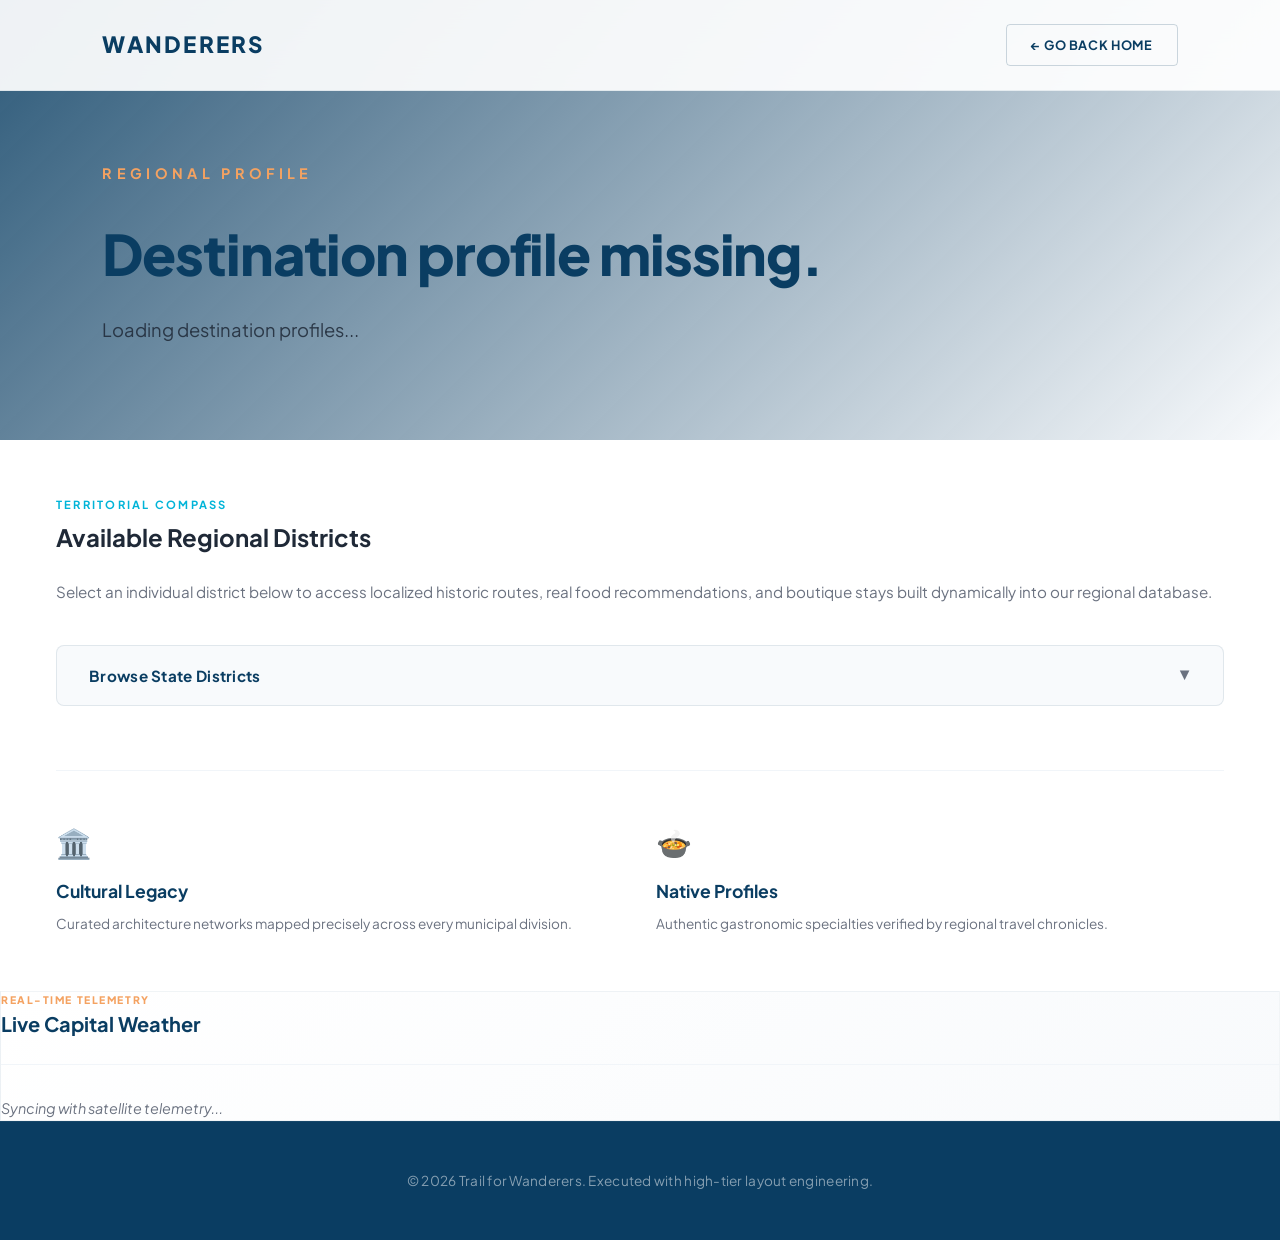
==== commit 6b9144cc: "initial commit" ====
--- a/state.html
+++ b/state.html
@@ -1,755 +1,120 @@
 <!DOCTYPE html>
 <html lang="en">
 <head>
-  <meta charset="UTF-8"/>
-  <meta name="viewport" content="width=device-width, initial-scale=1.0"/>
-  <title>State – Trail For Wanderers</title>
-  <link href="https://fonts.googleapis.com/css2?family=Playfair+Display:wght@400;700;900&family=Cormorant+Garamond:ital,wght@0,300;0,400;0,600;1,300;1,400&family=DM+Sans:wght@300;400;500&display=swap" rel="stylesheet"/>
-  <style>
-    :root {
-      --saffron: #E8611A; --deep: #1A1209; --cream: #FAF5EC;
-      --gold: #C9922A; --green: #2D5A27; --terracotta: #C4502A;
-      --muted: #7A6A55; --border: #DDD4C0;
-    }
-    * { margin: 0; padding: 0; box-sizing: border-box; }
-    html { scroll-behavior: smooth; }
-    body { font-family: 'DM Sans', sans-serif; background: var(--cream); color: var(--deep); overflow-x: hidden; }
+    <meta charset="UTF-8">
+    <meta name="viewport" content="width=device-width, initial-scale=1.0">
+    <title>Wanderers | Destination Profile</title>
+    <!-- Premium Typography Embed -->
+    <link rel="preconnect" href="https://fonts.googleapis.com">
+    <link rel="preconnect" href="https://fonts.gstatic.com" crossorigin>
+    <link href="https://fonts.googleapis.com/css2?family=Plus+Jakarta+Sans:wght@300;400;500;600;700;800&display=swap" rel="stylesheet">
+    <link rel="stylesheet" href="css/style.css">
+</head>
+<body class="state-profile-page">
 
-    nav {
-      position: fixed; top: 0; left: 0; right: 0; z-index: 100;
-      display: flex; align-items: center; justify-content: space-between;
-      padding: 16px 60px;
-      background: rgba(250,245,236,0.95); backdrop-filter: blur(10px);
-      border-bottom: 1px solid var(--border);
-    }
-    .nav-logo { font-family: 'Playfair Display', serif; font-size: 1.4rem; font-weight: 900; color: var(--deep); text-decoration: none; }
-    .nav-logo span { color: var(--saffron); }
-    .nav-back { font-size: 0.82rem; color: var(--muted); text-decoration: none; letter-spacing: 0.05em; transition: color 0.2s; }
-    .nav-back:hover { color: var(--saffron); }
+    <!-- Premium Sticky Glassmorphic Navbar -->
+    <header class="navbar navbar-solid">
+        <a href="index.html" class="logo text-decoration-none">WANDERERS</a>
+        <a href="index.html" class="btn-secondary-nav">← Go Back Home</a>
+    </header>
 
-    /* HERO BANNER */
-    .state-hero {
-      margin-top: 60px; padding: 80px 60px 60px;
-      background: var(--deep); color: var(--cream); position: relative; overflow: hidden;
-    }
-    .state-hero-bg {
-      position: absolute; inset: 0;
-      background: radial-gradient(ellipse 70% 80% at 100% 50%, rgba(232,97,26,0.2) 0%, transparent 60%),
-                  radial-gradient(ellipse 50% 60% at 0% 50%, rgba(201,146,42,0.12) 0%, transparent 60%);
-    }
-    .state-hero-content { position: relative; max-width: 1200px; margin: 0 auto; display: flex; justify-content: space-between; align-items: flex-end; flex-wrap: wrap; gap: 40px; }
-    .state-eyebrow { font-size: 0.72rem; letter-spacing: 0.2em; text-transform: uppercase; color: var(--gold); margin-bottom: 12px; }
-    .state-title { font-family: 'Playfair Display', serif; font-size: clamp(2.8rem, 6vw, 5rem); font-weight: 900; line-height: 1.0; }
-    .state-title em { color: var(--saffron); font-style: italic; }
-    .state-tagline { font-family: 'Cormorant Garamond', serif; font-size: 1.2rem; font-style: italic; color: rgba(250,245,236,0.65); margin-top: 12px; max-width: 500px; }
-    .state-meta { display: flex; gap: 28px; margin-top: 28px; flex-wrap: wrap; }
-    .state-meta-item { font-size: 0.8rem; color: rgba(250,245,236,0.55); }
-    .state-meta-item strong { color: var(--cream); display: block; font-size: 1rem; font-family: 'Playfair Display', serif; margin-bottom: 2px; }
+    <main class="state-main-wrapper">
+        <!-- Cinematic Hero Header Section -->
+        <section class="state-hero-banner">
+            <div class="hero-bg-overlay-deep"></div>
+            <!-- Hidden fallback hook for browser title updates managed via JS -->
+            <span id="state-title" style="display: none;">State</span> 
+            
+            <div class="state-hero-content animate-fade-up">
+                <span class="hero-tagline">REGIONAL PROFILE</span>
+                <h1 id="dynamic-heading">Explore State Details</h1>
+                <p id="dynamic-description">Loading destination profiles...</p>
+            </div>
+        </section>
 
-    /* WEATHER CARD */
-    .weather-card {
-      background: rgba(255,255,255,0.07); border: 1px solid rgba(255,255,255,0.12);
-      border-radius: 8px; padding: 28px 32px; min-width: 240px;
-    }
-    .weather-temp { font-family: 'Playfair Display', serif; font-size: 3.5rem; font-weight: 700; color: var(--saffron); line-height: 1; }
-    .weather-desc { font-size: 0.85rem; color: rgba(250,245,236,0.6); margin-top: 6px; }
-    .weather-details { display: flex; gap: 20px; margin-top: 16px; }
-    .weather-detail { font-size: 0.78rem; color: rgba(250,245,236,0.5); }
-    .weather-detail strong { color: rgba(250,245,236,0.85); display: block; }
+        <!-- Two-Column Premium Analytics Layout -->
+        <div class="detail-layout">
+            
+            <!-- Left Panel: District Engine -->
+            <div class="glass-panel main-content-card animate-fade-up">
+                <div class="card-header-premium">
+                    <span class="accent-badge">TERRITORIAL COMPASS</span>
+                    <h2>Available Regional Districts</h2>
+                </div>
+                <p class="panel-instruction-text">Select an individual district below to access localized historic routes, real food recommendations, and boutique stays built dynamically into our regional database.</p>
+                
+                <div class="collapsible-container">
+                    <!-- Legacy Interactive Dynamic Action Button Hook -->
+                    <button id="districtBtn" class="btn-action-premium" onclick="toggleDistricts()">
+                        <span class="btn-text">Browse <span id="btn-state-name">State</span> Districts</span>
+                        <span class="chevron-icon">▼</span>
+                    </button>
+                    
+                    <!-- Legacy Dynamic Injection Target Grid -->
+                    <div id="districtGrid" class="district-grid-wrapper hidden">
+                        <!-- Loaded dynamically via JavaScript -->
+                    </div>
+                </div>
 
-    /* MAIN LAYOUT */
-    .main { max-width: 1200px; margin: 0 auto; padding: 60px; }
+                <!-- Premium Static Feature Grid Injection (Visual Enhancements) -->
+                <div class="premium-highlights-grid">
+                    <div class="highlight-item">
+                        <div class="icon">🏛️</div>
+                        <h4>Cultural Legacy</h4>
+                        <p>Curated architecture networks mapped precisely across every municipal division.</p>
+                    </div>
+                    <div class="highlight-item">
+                        <div class="icon">🍲</div>
+                        <h4>Native Profiles</h4>
+                        <p>Authentic gastronomic specialties verified by regional travel chronicles.</p>
+                    </div>
+                </div>
+            </div>
 
-    .section-label {
-      font-size: 0.7rem; font-weight: 500; letter-spacing: 0.22em; text-transform: uppercase;
-      color: var(--saffron); margin-bottom: 28px; display: flex; align-items: center; gap: 12px;
-    }
-    .section-label::after { content: ''; flex: 1; height: 1px; background: var(--border); }
+            <!-- Right Panel: Weather Data Panel Widget -->
+            <aside class="glass-panel weather-card sticky-sidebar animate-fade-up">
+                <div class="weather-header-premium">
+                    <div class="header-titles">
+                        <span class="realtime-badge">REAL-TIME TELEMETRY</span>
+                        <h3>Live Capital Weather</h3>
+                    </div>
+                    <div class="satellite-dish-icon"></div>
+                </div>
+                
+                <!-- Legacy Dynamic Telemetry Target Status -->
+                <div id="weather-loading" class="telemetry-syncing-text">Syncing with satellite telemetry...</div>
+                
+                <!-- Legacy Dynamic Visibility Component -->
+                <div id="weather-display" class="hidden weather-stats-wrapper">
+                    <div class="temperature-showcase">
+                        <span id="wx-temp" class="temp-number">--</span><span class="degree-symbol">°C</span>
+                    </div>
+                    
+                    <div id="wx-desc" class="weather-description-badge">--</div>
+                    
+                    <div class="weather-grid-metrics">
+                        <div class="metric-box">
+                            <span class="metric-label">HUMIDITY</span>
+                            <span class="metric-value"><strong id="wx-humidity">--</strong>%</span>
+                        </div>
+                        <div class="metric-box">
+                            <span class="metric-label">WIND SPEED</span>
+                            <span class="metric-value"><strong id="wx-wind">--</strong> m/s</span>
+                        </div>
+                    </div>
+                </div>
+            </aside>
+            
+        </div>
+    </main>
 
-    /* BEST TIME */
-    .best-time-grid { display: grid; grid-template-columns: repeat(4, 1fr); gap: 12px; margin-bottom: 60px; }
-    .season-card { background: white; border: 1px solid var(--border); border-radius: 4px; padding: 20px 18px; }
-    .season-name { font-family: 'Playfair Display', serif; font-size: 1rem; font-weight: 700; margin-bottom: 4px; }
-    .season-months { font-size: 0.75rem; color: var(--saffron); font-weight: 500; margin-bottom: 8px; }
-    .season-desc { font-size: 0.8rem; color: var(--muted); line-height: 1.5; }
-    .season-badge { display: inline-block; padding: 3px 10px; border-radius: 2px; font-size: 0.68rem; font-weight: 500; letter-spacing: 0.08em; text-transform: uppercase; margin-bottom: 10px; }
-    .badge-best { background: rgba(45,90,39,0.1); color: var(--green); }
-    .badge-ok { background: rgba(201,146,42,0.1); color: var(--gold); }
-    .badge-avoid { background: rgba(196,80,42,0.1); color: var(--terracotta); }
+    <!-- Premium Footer -->
+    <footer class="premium-footer">
+        <div class="footer-bottom">
+            <p>&copy; 2026 Trail for Wanderers. Executed with high-tier layout engineering.</p>
+        </div>
+    </footer>
 
-    /* GALLERY */
-    .gallery-section { margin-bottom: 60px; }
-    .gallery-grid { display: grid; grid-template-columns: repeat(3, 1fr); grid-template-rows: 200px 200px; gap: 12px; }
-    .gallery-item { border-radius: 4px; overflow: hidden; cursor: pointer; position: relative; }
-    .gallery-item:first-child { grid-column: span 2; grid-row: span 2; }
-    .gallery-color {
-      width: 100%; height: 100%;
-      display: flex; align-items: center; justify-content: center;
-      font-family: 'Playfair Display', serif; font-size: 0.95rem; font-weight: 700;
-      color: rgba(255,255,255,0.85); text-align: center; padding: 20px;
-      transition: transform 0.3s; position: relative; overflow: hidden;
-    }
-    .gallery-item:hover .gallery-color { transform: scale(1.04); }
-    .gallery-color::after { content: ''; position: absolute; inset: 0; background: rgba(0,0,0,0.15); }
-    .gallery-color span { position: relative; z-index: 1; }
-
-    /* SLIDER controls */
-    .gallery-nav { display: flex; gap: 10px; margin-top: 14px; justify-content: center; }
-    .gallery-dot { width: 8px; height: 8px; border-radius: 50%; background: var(--border); cursor: pointer; transition: background 0.2s; }
-    .gallery-dot.active { background: var(--saffron); }
-
-    /* PLACES */
-    .places-grid { display: grid; grid-template-columns: repeat(auto-fill, minmax(280px, 1fr)); gap: 20px; margin-bottom: 60px; }
-    .place-card { background: white; border: 1px solid var(--border); border-radius: 4px; overflow: hidden; transition: box-shadow 0.25s, transform 0.25s; }
-    .place-card:hover { box-shadow: 0 12px 40px rgba(232,97,26,0.1); transform: translateY(-4px); }
-    .place-color { height: 140px; display: flex; align-items: center; justify-content: center; font-size: 2.5rem; }
-    .place-body { padding: 20px; }
-    .place-name { font-family: 'Playfair Display', serif; font-size: 1.1rem; font-weight: 700; margin-bottom: 6px; }
-    .place-type { font-size: 0.7rem; color: var(--saffron); letter-spacing: 0.1em; text-transform: uppercase; margin-bottom: 8px; }
-    .place-desc { font-size: 0.82rem; color: var(--muted); line-height: 1.6; }
-    .place-tip { margin-top: 10px; font-size: 0.78rem; color: var(--green); background: rgba(45,90,39,0.06); padding: 8px 12px; border-radius: 3px; }
-
-    /* FOOD */
-    .food-grid { display: grid; grid-template-columns: repeat(auto-fill, minmax(220px, 1fr)); gap: 16px; margin-bottom: 60px; }
-    .food-card { background: white; border: 1px solid var(--border); border-radius: 4px; padding: 20px; text-align: center; transition: box-shadow 0.2s; }
-    .food-card:hover { box-shadow: 0 8px 24px rgba(232,97,26,0.08); }
-    .food-emoji { font-size: 2.5rem; margin-bottom: 10px; }
-    .food-name { font-family: 'Playfair Display', serif; font-size: 1rem; font-weight: 700; margin-bottom: 4px; }
-    .food-desc { font-size: 0.78rem; color: var(--muted); line-height: 1.5; }
-    .food-type { font-size: 0.68rem; color: var(--saffron); letter-spacing: 0.1em; text-transform: uppercase; margin-top: 8px; }
-
-    /* HOTELS */
-    .hotels-grid { display: grid; grid-template-columns: repeat(auto-fill, minmax(300px, 1fr)); gap: 20px; margin-bottom: 60px; }
-    .hotel-card { background: white; border: 1px solid var(--border); border-radius: 4px; padding: 24px; transition: box-shadow 0.2s; }
-    .hotel-card:hover { box-shadow: 0 8px 28px rgba(232,97,26,0.1); }
-    .hotel-header { display: flex; justify-content: space-between; align-items: flex-start; margin-bottom: 10px; }
-    .hotel-name { font-family: 'Playfair Display', serif; font-size: 1.05rem; font-weight: 700; }
-    .hotel-rating { display: flex; align-items: center; gap: 4px; font-size: 0.85rem; font-weight: 600; color: var(--gold); }
-    .hotel-category { font-size: 0.7rem; color: var(--saffron); letter-spacing: 0.1em; text-transform: uppercase; margin-bottom: 8px; }
-    .hotel-price { font-size: 0.88rem; color: var(--green); font-weight: 600; margin-bottom: 8px; }
-    .hotel-desc { font-size: 0.8rem; color: var(--muted); line-height: 1.5; }
-    .hotel-amenities { display: flex; gap: 6px; flex-wrap: wrap; margin-top: 12px; }
-    .amenity { font-size: 0.68rem; padding: 3px 9px; background: var(--cream); border: 1px solid var(--border); border-radius: 2px; color: var(--muted); }
-
-    /* CHATBOT */
-    .chatbot-section { margin-bottom: 80px; }
-    .chatbot-wrap {
-      background: white; border: 1px solid var(--border); border-radius: 8px; overflow: hidden;
-      box-shadow: 0 8px 40px rgba(0,0,0,0.06);
-    }
-    .chatbot-header {
-      background: var(--deep); padding: 20px 28px;
-      display: flex; align-items: center; gap: 14px;
-    }
-    .chatbot-avatar { width: 40px; height: 40px; border-radius: 50%; background: linear-gradient(135deg, var(--saffron), var(--gold)); display: flex; align-items: center; justify-content: center; font-size: 1.1rem; }
-    .chatbot-title { font-family: 'Playfair Display', serif; font-size: 1rem; font-weight: 700; color: var(--cream); }
-    .chatbot-subtitle { font-size: 0.72rem; color: rgba(250,245,236,0.5); }
-    .chatbot-online { width: 8px; height: 8px; border-radius: 50%; background: #4CAF50; margin-left: auto; box-shadow: 0 0 8px rgba(76,175,80,0.6); }
-
-    .chatbot-messages {
-      height: 380px; overflow-y: auto; padding: 24px 28px;
-      display: flex; flex-direction: column; gap: 16px;
-      scroll-behavior: smooth;
-    }
-    .chatbot-messages::-webkit-scrollbar { width: 4px; }
-    .chatbot-messages::-webkit-scrollbar-thumb { background: var(--border); border-radius: 2px; }
-
-    .msg { display: flex; gap: 10px; max-width: 82%; }
-    .msg.user { align-self: flex-end; flex-direction: row-reverse; }
-    .msg-avatar { width: 32px; height: 32px; border-radius: 50%; display: flex; align-items: center; justify-content: center; font-size: 0.8rem; flex-shrink: 0; margin-top: 2px; }
-    .bot-avatar { background: linear-gradient(135deg, var(--saffron), var(--gold)); color: white; }
-    .user-avatar { background: var(--deep); color: var(--cream); }
-    .msg-bubble { padding: 12px 16px; border-radius: 12px; font-size: 0.86rem; line-height: 1.6; }
-    .msg.bot .msg-bubble { background: var(--cream); border: 1px solid var(--border); color: var(--deep); border-bottom-left-radius: 4px; }
-    .msg.user .msg-bubble { background: var(--saffron); color: white; border-bottom-right-radius: 4px; }
-    .msg-time { font-size: 0.68rem; color: var(--muted); margin-top: 4px; display: block; }
-
-    .chatbot-suggestions { padding: 12px 28px; display: flex; gap: 8px; flex-wrap: wrap; border-top: 1px solid var(--border); background: rgba(250,245,236,0.5); }
-    .suggestion { font-size: 0.75rem; padding: 6px 14px; border: 1px solid var(--border); border-radius: 20px; cursor: pointer; background: white; color: var(--deep); transition: all 0.2s; white-space: nowrap; }
-    .suggestion:hover { border-color: var(--saffron); color: var(--saffron); background: rgba(232,97,26,0.04); }
-
-    .chatbot-input-wrap { display: flex; gap: 0; border-top: 1px solid var(--border); }
-    .chatbot-input { flex: 1; padding: 16px 20px; border: none; outline: none; font-family: 'DM Sans', sans-serif; font-size: 0.88rem; background: white; }
-    .chatbot-send { padding: 16px 24px; background: var(--saffron); border: none; color: white; cursor: pointer; font-size: 1rem; transition: background 0.2s; }
-    .chatbot-send:hover { background: var(--terracotta); }
-
-    .typing { display: flex; gap: 4px; align-items: center; padding: 8px 0; }
-    .typing span { width: 6px; height: 6px; border-radius: 50%; background: var(--muted); animation: bounce 1.4s infinite; }
-    .typing span:nth-child(2) { animation-delay: 0.2s; }
-    .typing span:nth-child(3) { animation-delay: 0.4s; }
-    @keyframes bounce { 0%, 60%, 100% { transform: translateY(0); } 30% { transform: translateY(-6px); } }
-
-    .breadcrumb { font-size: 0.78rem; color: var(--muted); margin-bottom: 40px; }
-    .breadcrumb a { color: var(--saffron); text-decoration: none; }
-    .breadcrumb a:hover { text-decoration: underline; }
-
-    @media (max-width: 768px) {
-      nav { padding: 14px 20px; }
-      .state-hero { padding: 70px 20px 40px; }
-      .main { padding: 40px 20px; }
-      .best-time-grid { grid-template-columns: 1fr 1fr; }
-      .gallery-grid { grid-template-columns: 1fr 1fr; grid-template-rows: auto; }
-      .gallery-item:first-child { grid-column: span 2; }
-    }
-  </style>
-</head>
-<body>
-
-<nav>
-  <a href="index.html" class="nav-logo">Trail For <span>Wanderers</span></a>
-  <a href="index.html" class="nav-back">← Back to All States</a>
-</nav>
-
-<div id="heroSection"></div>
-<div class="main" id="mainContent"></div>
-
-<script>
-// ══════════════════════════════════════════
-// STATE DATA
-// ══════════════════════════════════════════
-const stateData = {
-  "rajasthan": {
-    name: "Rajasthan", tagline: "The Land of Kings & Colours",
-    capital: "Jaipur", region: "West India", language: "Hindi, Rajasthani",
-    weather: { temp: "28°C", desc: "Sunny & Dry", humidity: "35%", wind: "12 km/h", feel: "26°C" },
-    bestTime: [
-      { season: "Winter", months: "Oct – Feb", desc: "Cool, pleasant weather — ideal for fort visits and desert camping.", badge: "best" },
-      { season: "Spring", months: "Mar – Apr", desc: "Mild temperatures, festivals like Holi make this vibrant.", badge: "ok" },
-      { season: "Summer", months: "May – Jun", desc: "Scorching heat up to 48°C. Avoid if you can.", badge: "avoid" },
-      { season: "Monsoon", months: "Jul – Sep", desc: "Moderate rain cools things down but some roads may flood.", badge: "ok" },
-    ],
-    gallery: [
-      { label: "Amber Fort at Sunrise", color: "#B8651B" },
-      { label: "Jaisalmer Sand Dunes", color: "#C9922A" },
-      { label: "Hawa Mahal Pink Palace", color: "#D4656A" },
-      { label: "Lake Pichola Udaipur", color: "#2D5A80" },
-      { label: "Pushkar Camel Fair", color: "#7A6A55" },
-    ],
-    places: [
-      { name: "Amber Fort", type: "Heritage Fort", emoji: "🏰", desc: "Majestic 16th-century fort perched on Aravalli hills. Famous for its artistic mosaic work.", tip: "🌅 Visit at dawn to avoid crowds" },
-      { name: "Jaisalmer Fort", type: "Living Fort", emoji: "🌟", desc: "One of the world's largest living forts built from golden-yellow sandstone.", tip: "🌙 Stay inside the fort at night for a magical experience" },
-      { name: "Hawa Mahal", type: "Palace", emoji: "🏛️", desc: "The Palace of Winds — a stunning 5-story sandstone structure with 953 windows.", tip: "📸 Best photographed from across the street at a cafe" },
-      { name: "Lake Pichola", type: "Lake & Palace", emoji: "🌊", desc: "Artificial lake dating to 1362, with the floating Lake Palace in its center.", tip: "🛶 Take a sunset boat ride" },
-      { name: "Ranthambore", type: "Wildlife Reserve", emoji: "🐯", desc: "One of India's finest tiger reserves set amidst ancient ruins.", tip: "🎒 Book safaris well in advance" },
-      { name: "Pushkar Lake", type: "Sacred Site", emoji: "🕌", desc: "Sacred lake surrounded by 52 ghats and the only Brahma temple in India.", tip: "✨ Visit during Pushkar Camel Fair in November" },
-    ],
-    food: [
-      { name: "Dal Baati Churma", emoji: "🍲", desc: "Signature Rajasthani dish of lentil curry, baked wheat balls, and sweet crumble.", type: "Main Course" },
-      { name: "Laal Maas", emoji: "🥘", desc: "Fiery red mutton curry cooked with Mathania chillies — not for the faint-hearted.", type: "Main Course" },
-      { name: "Ghewar", emoji: "🍯", desc: "Honeycomb-shaped sweet made from flour, soaked in sugar syrup and topped with cream.", type: "Dessert" },
-      { name: "Pyaaz Kachori", emoji: "🧅", desc: "Flaky pastry stuffed with spiced onion filling, a Jaipur street food staple.", type: "Street Food" },
-      { name: "Ker Sangri", emoji: "🌿", desc: "Desert beans and dried berries sautéed with spices — a true Rajasthani delicacy.", type: "Vegetarian" },
-    ],
-    hotels: [
-      { name: "Taj Lake Palace", category: "Luxury Heritage", rating: 4.9, price: "₹30,000/night", desc: "A floating marble palace hotel in the middle of Lake Pichola, Udaipur.", amenities: ["Pool", "Spa", "Fine Dining", "Boat Pickup"] },
-      { name: "Umaid Bhawan Palace", category: "Palace Hotel", rating: 4.8, price: "₹20,000/night", desc: "The world's largest private residence turned into a luxurious heritage hotel.", amenities: ["Museum", "Pool", "Tennis", "Spa"] },
-      { name: "Hotel Pearl Palace", category: "Budget Boutique", rating: 4.5, price: "₹2,500/night", desc: "Beloved budget gem in Jaipur with quirky décor and exceptional hospitality.", amenities: ["Rooftop Café", "Free WiFi", "AC"] },
-      { name: "Suryagarh Jaisalmer", category: "Boutique Resort", rating: 4.7, price: "₹12,000/night", desc: "Fort-style luxury resort on the edge of the Thar Desert.", amenities: ["Desert Camp", "Spa", "Pool", "Camel Rides"] },
-    ],
-    chatResponses: {
-      "best time": "The best time to visit Rajasthan is October to February. Winters are cool and perfect for exploring forts and riding camels in the desert. You'll also catch the famous Pushkar Camel Fair in November! 🐪",
-      "weather": "Right now Rajasthan is at 28°C, sunny and dry. Desert heat can be extreme in summers (up to 48°C), so plan accordingly. Winters can get surprisingly cold at night in the desert — carry a jacket! 🧥",
-      "food": "You must try Dal Baati Churma — it's the soul of Rajasthan! For street food, pyaaz kachori in Jaipur is legendary. And don't leave without tasting the fiery Laal Maas if you love spice. 🌶️",
-      "places": "Top places: Amber Fort in Jaipur, the golden Jaisalmer Fort, romantic Udaipur with Lake Pichola, and Ranthambore for tigers. For spiritual seekers, Pushkar Lake is unmissable. 🏰",
-      "hotels": "For luxury, the Taj Lake Palace is a floating marble dream. On a budget, Hotel Pearl Palace in Jaipur is incredibly value-for-money and highly rated by backpackers worldwide. 🏨",
-      "transport": "Rajasthan is well connected. Jaipur has an airport and is on the train Golden Triangle route (Delhi–Agra–Jaipur). For desert areas, hire a local driver — it's affordable and they know hidden gems! 🚗",
-      "culture": "Rajasthan is famous for its folk music (Kalbeliya), vibrant festivals, puppet shows, and colourful turbans. Attending a traditional Rajasthani dinner with cultural performance is a must! 🎭",
-      "hello": "Namaste! 🙏 I'm your Rajasthan tour guide. Ask me anything about best time to visit, food, places, hotels, transport, or local culture!",
-      "hi": "Namaste! 🙏 I'm your Rajasthan tour guide. Ask me anything about best time to visit, food, places, hotels, transport, or local culture!"
-    }
-  },
-
-  "kerala": {
-    name: "Kerala", tagline: "God's Own Country",
-    capital: "Thiruvananthapuram", region: "South India", language: "Malayalam",
-    weather: { temp: "30°C", desc: "Warm & Humid", humidity: "78%", wind: "18 km/h", feel: "33°C" },
-    bestTime: [
-      { season: "Winter", months: "Oct – Feb", desc: "Most popular season — pleasant weather, clear skies, perfect for backwaters.", badge: "best" },
-      { season: "Post-Monsoon", months: "Sep", desc: "Lush green landscape post-rain. Great for Ayurveda retreats.", badge: "best" },
-      { season: "Summer", months: "Mar – May", desc: "Hot and humid. Beach time is still good. Thrissur Pooram festival in April/May!", badge: "ok" },
-      { season: "Monsoon", months: "Jun – Aug", desc: "Heavy rains — beautiful but some areas flood. Ideal for Ayurveda.", badge: "ok" },
-    ],
-    gallery: [
-      { label: "Alleppey Backwaters at Sunset", color: "#1A5C3A" },
-      { label: "Munnar Tea Gardens", color: "#2D6B3A" },
-      { label: "Kovalam Beach", color: "#2D5A80" },
-      { label: "Periyar Tiger Reserve", color: "#4A7A2A" },
-      { label: "Theyyam Festival", color: "#B8651B" },
-    ],
-    places: [
-      { name: "Alleppey Backwaters", type: "Waterway", emoji: "🛶", desc: "A 900 km network of lakes, canals, and lagoons along the Arabian Sea coast.", tip: "🏠 Stay overnight on a traditional houseboat" },
-      { name: "Munnar", type: "Hill Station", emoji: "🍃", desc: "Picture-perfect tea plantations at 1,600m — misty mornings and cool evenings.", tip: "🌄 Best visited November to January" },
-      { name: "Periyar Wildlife Sanctuary", type: "Wildlife", emoji: "🐘", desc: "One of India's premier tiger reserves, famous for boat safaris to spot elephants.", tip: "🚤 Book the bamboo rafting experience" },
-      { name: "Kovalam Beach", type: "Beach", emoji: "🏖️", desc: "Crescent-shaped beach known for its lighthouse, calm waters, and Ayurveda spas.", tip: "🌊 Swim only in flagged zones due to currents" },
-      { name: "Fort Kochi", type: "Heritage Town", emoji: "⚓", desc: "Portuguese, Dutch, and British influences visible in the spice-trading old quarter.", tip: "🐟 Watch Chinese fishing nets at sunrise" },
-      { name: "Wayanad", type: "Forest Retreat", emoji: "🌳", desc: "Tribal culture, waterfalls, and ancient caves in the Western Ghats rainforest.", tip: "🦚 Perfect for trekkers and nature lovers" },
-    ],
-    food: [
-      { name: "Appam with Stew", emoji: "🥞", desc: "Lacy fermented rice pancakes served with fragrant coconut milk vegetable stew.", type: "Breakfast" },
-      { name: "Kerala Fish Curry", emoji: "🐟", desc: "Tangy, coconut-based fish curry made with kudampuli (Gamboge fruit).", type: "Main Course" },
-      { name: "Puttu & Kadala Curry", emoji: "🫙", desc: "Steamed rice-coconut cylinders with spiced black chickpea curry.", type: "Breakfast" },
-      { name: "Banana Chips", emoji: "🍌", desc: "Thin, crispy chips fried in coconut oil — a proud Kerala signature snack.", type: "Snack" },
-      { name: "Payasam", emoji: "🍮", desc: "Creamy rice or vermicelli pudding with cardamom and cashews — festival favourite.", type: "Dessert" },
-    ],
-    hotels: [
-      { name: "Spice Village, Thekkady", category: "Eco Luxury", rating: 4.8, price: "₹15,000/night", desc: "Tribal-themed cottages inside a spice plantation near Periyar Tiger Reserve.", amenities: ["Spice Tour", "Ayurveda", "Trekking", "Pool"] },
-      { name: "Coconut Lagoon, Kumarakom", category: "Heritage Resort", rating: 4.7, price: "₹18,000/night", desc: "Restored heritage bungalows on the shores of Vembanad Lake.", amenities: ["Houseboat", "Spa", "Kayaking", "Pool"] },
-      { name: "Zostel Kochi", category: "Budget Hostel", rating: 4.4, price: "₹800/night", desc: "Vibrant backpacker hostel in the heart of Fort Kochi.", amenities: ["Free WiFi", "Common Kitchen", "Tours"] },
-      { name: "The Raviz, Kollam", category: "Luxury Hotel", rating: 4.6, price: "₹8,000/night", desc: "Modern luxury on the backwaters with panoramic water views.", amenities: ["Pool", "Spa", "Boat Cruise", "Fine Dining"] },
-    ],
-    chatResponses: {
-      "best time": "October to February is perfect for Kerala — cool, dry, ideal for backwaters and beaches. If you love lush greenery, visit just after the monsoon in September. Avoid June–August unless you're here for Ayurveda panchakarma! 🌿",
-      "weather": "Kerala is warm and humid at around 30°C. The coastal areas stay humid year-round. Munnar and hill stations can be much cooler — around 15°C. Always carry a light rain jacket! ☔",
-      "food": "Appam with stew is breakfast heaven. Kerala fish curry cooked in coconut milk is iconic. Don't miss a Kerala Sadya — a full vegetarian feast served on a banana leaf during festivals! 🍃",
-      "places": "The Alleppey backwaters on a houseboat is once-in-a-lifetime. Munnar tea gardens are magical. Fort Kochi for history, Periyar for wildlife, and Kovalam for beaches. So much to see! 🛶",
-      "hotels": "Coconut Lagoon in Kumarakom lets you sleep in heritage bungalows on the backwaters. Budget travellers love Zostel Kochi in Fort Kochi's heritage quarter. 🏡",
-      "transport": "Kerala has great rail connectivity along its coast. Within the backwaters, ferries and houseboats are the way to go. Kerala's roads are scenic but winding — hire a local driver for hill areas. 🚢",
-      "culture": "Kerala has a rich cultural heritage — Kathakali dance-drama, Theyyam rituals, snake boat races (Onam), and of course Ayurveda medicine. The Onam festival in August/September is spectacular! 🎭",
-      "hello": "Namaskaram! 🙏 I'm your Kerala travel guide. Ask me about the backwaters, best time, food, places, or culture!", "hi": "Namaskaram! 🙏 What would you like to know about Kerala?"
-    }
-  },
-
-  "goa": {
-    name: "Goa", tagline: "Sun, Sand & Spice",
-    capital: "Panaji", region: "West India", language: "Konkani, English, Portuguese",
-    weather: { temp: "32°C", desc: "Hot & Sunny", humidity: "65%", wind: "20 km/h", feel: "35°C" },
-    bestTime: [
-      { season: "Peak Season", months: "Nov – Feb", desc: "Warm days, cool evenings — the absolute best time. Also festival season.", badge: "best" },
-      { season: "Shoulder", months: "Oct & Mar", desc: "Less crowded and cheaper. Still great beach weather.", badge: "ok" },
-      { season: "Pre-Monsoon", months: "Apr – May", desc: "Hot and humid. Some beach shacks close. Good for budget travel.", badge: "ok" },
-      { season: "Monsoon", months: "Jun – Sep", desc: "Heavy rain. Most beach shacks shut. But lush green and very cheap.", badge: "avoid" },
-    ],
-    gallery: [
-      { label: "Calangute Beach Golden Hour", color: "#E8A040" },
-      { label: "Old Goa Churches", color: "#C4502A" },
-      { label: "Palolem Beach Sunrise", color: "#2D5A80" },
-      { label: "Spice Plantation Tour", color: "#2D5A27" },
-      { label: "Night Market Arpora", color: "#6B3A8A" },
-    ],
-    places: [
-      { name: "Calangute Beach", type: "Beach", emoji: "🏄", desc: "The Queen of Beaches — widest, most famous beach in North Goa with buzzing nightlife.", tip: "🌅 Go to the south end for a quieter experience" },
-      { name: "Basilica of Bom Jesus", type: "UNESCO Heritage", emoji: "⛪", desc: "400-year-old baroque church housing the mortal remains of St. Francis Xavier.", tip: "✝️ Visit on Tuesday for Novena Mass" },
-      { name: "Palolem Beach", type: "Beach", emoji: "🌴", desc: "Crescent-shaped paradise in South Goa — calm waters, wooden huts, hammocks.", tip: "🔇 Silent disco parties on Tuesday nights!" },
-      { name: "Dudhsagar Falls", type: "Waterfall", emoji: "💧", desc: "One of India's tallest waterfalls at 310m, accessible by jeep through the jungle.", tip: "🌿 Best visited June–September during monsoon" },
-      { name: "Old Goa", type: "Heritage Town", emoji: "🏛️", desc: "The former Portuguese capital with beautiful 16th-century cathedrals and convents.", tip: "🎒 A half-day walking tour covers all the major churches" },
-    ],
-    food: [
-      { name: "Goan Fish Curry Rice", emoji: "🐟", desc: "Tangy kokum and coconut-based fish curry over steamed rice — the daily Goan staple.", type: "Main Course" },
-      { name: "Bebinca", emoji: "🎂", desc: "16-layered traditional Goan dessert made with coconut milk, eggs, and ghee.", type: "Dessert" },
-      { name: "Prawn Balchão", emoji: "🦐", desc: "Spicy-tangy prawn pickle preparation — a fiery Portuguese-Goan fusion.", type: "Side Dish" },
-      { name: "Pork Vindaloo", emoji: "🍖", desc: "Legendary spicy-sour pork curry marinated in vinegar, garlic, and red chillies.", type: "Main Course" },
-      { name: "Feni", emoji: "🥃", desc: "Goa's iconic cashew or coconut spirit — try with a squeeze of lime. Cheers!", type: "Drink" },
-    ],
-    hotels: [
-      { name: "Taj Exotica, South Goa", category: "Luxury Resort", rating: 4.9, price: "₹25,000/night", desc: "Sprawling beachfront resort in Benaulim with multiple pools and private beach.", amenities: ["Private Beach", "5 Restaurants", "Spa", "Casino"] },
-      { name: "The Postcard Cuelim", category: "Boutique Hotel", rating: 4.7, price: "₹12,000/night", desc: "Intimate 21-room design hotel in South Goa's paddy fields.", amenities: ["Infinity Pool", "Library", "Local Cuisine", "Cycling"] },
-      { name: "Zostel Goa (Palolem)", category: "Budget Hostel", rating: 4.5, price: "₹700/night", desc: "Beachfront hostel on Palolem Beach. Wake up to waves.", amenities: ["Beach Access", "Cafe", "Hammocks", "Free WiFi"] },
-    ],
-    chatResponses: {
-      "best time": "November to February is Goa at its absolute best! Warm days, cool evenings, beach parties, the famous Sunburn festival, and Christmas/New Year madness. Book hotels 3 months in advance for December! 🎉",
-      "weather": "Goa is sunny and warm at 32°C. Beach season runs from October to May. Monsoon (June–September) brings heavy rain and most beach shacks close — but the waterfalls are magnificent! 🌊",
-      "food": "Start your mornings with Goan fish curry rice — it's the soul of Goa. Don't miss pork vindaloo, prawn recheado, and for dessert, bebinca (16-layer coconut cake). And yes, try local feni! 🦞",
-      "places": "North Goa for parties: Calangute, Baga, Anjuna. South Goa for serenity: Palolem, Agonda, Cabo de Rama Fort. Don't miss Old Goa's churches and the Dudhsagar waterfall jeep adventure! 🌴",
-      "hotels": "For luxury, Taj Exotica in South Goa has a private beach. For a unique experience, The Postcard Cuelim is surrounded by paddy fields. Budget travellers love Zostel right on Palolem Beach! 🏖️",
-      "transport": "Goa airport connects to all major cities. Within Goa, rent a scooter (₹300/day) — it's the most fun way to explore! Taxis are available but can be expensive without negotiating.", 
-      "hello": "Susegad! 😎 That's Goa's famous laid-back philosophy. I'm your Goa tour guide — ask me anything about beaches, food, festivals, or parties!",
-      "hi": "Hey there! 🏄 Ready to explore Goa? Ask me about the best beaches, food, places to stay, or the best time to visit!"
-    }
-  },
-
-  "delhi": {
-    name: "Delhi", tagline: "Where History Meets Hustle",
-    capital: "New Delhi", region: "North India", language: "Hindi, Punjabi, Urdu",
-    weather: { temp: "22°C", desc: "Partly Cloudy", humidity: "52%", wind: "10 km/h", feel: "20°C" },
-    bestTime: [
-      { season: "Winter", months: "Oct – Mar", desc: "Cool weather, festivals, Republic Day parade. Best time overall.", badge: "best" },
-      { season: "Spring", months: "Mar – Apr", desc: "Warm, pleasant. Holi celebrations are spectacular in Delhi.", badge: "ok" },
-      { season: "Summer", months: "May – Jun", desc: "Extremely hot (40°C+). Best avoided, but cheap and uncrowded.", badge: "avoid" },
-      { season: "Monsoon", months: "Jul – Sep", desc: "Hot, humid rains. Heritage monuments look dramatic in monsoon mist.", badge: "ok" },
-    ],
-    gallery: [
-      { label: "Red Fort Morning Light", color: "#B8651B" },
-      { label: "India Gate at Dusk", color: "#4A4A6A" },
-      { label: "Humayun's Tomb Gardens", color: "#2D5A27" },
-      { label: "Chandni Chowk Bazaar", color: "#C9922A" },
-      { label: "Lotus Temple Twilight", color: "#E8A0A0" },
-    ],
-    places: [
-      { name: "Red Fort", type: "UNESCO Heritage", emoji: "🏯", desc: "Magnificent 17th-century Mughal fort on the banks of the Yamuna. PM hoists flag here on Independence Day.", tip: "🎆 Attend the evening Sound & Light show" },
-      { name: "India Gate", type: "War Memorial", emoji: "🏛️", desc: "83-ft tall war memorial dedicated to 82,000 soldiers. A must-see at night when lit up.", tip: "🌃 Visit after 8 PM for the lit-up illumination" },
-      { name: "Qutub Minar", type: "UNESCO Heritage", emoji: "🕌", desc: "The world's tallest brick minaret at 73m, built in 1193. Surrounded by ancient ruins.", tip: "📷 Golden hour photography is stunning here" },
-      { name: "Humayun's Tomb", type: "UNESCO Heritage", emoji: "🏰", desc: "The first garden-tomb in India that inspired the Taj Mahal, set in Persian char-bagh gardens.", tip: "🌿 The gardens are best in winter" },
-      { name: "Chandni Chowk", type: "Bazaar", emoji: "🛍️", desc: "Asia's oldest and busiest market — spices, jewelry, street food and chaos in equal measure!", tip: "🍜 Come hungry for the best street food in India" },
-    ],
-    food: [
-      { name: "Butter Chicken", emoji: "🍛", desc: "This iconic dish was invented in Delhi's Moti Mahal restaurant. The original version is here.", type: "Main Course" },
-      { name: "Chole Bhature", emoji: "🫓", desc: "Fluffy fried bread with spicy chickpea curry — the ultimate Delhi breakfast.", type: "Breakfast" },
-      { name: "Paranthe Wali Gali", emoji: "🫓", desc: "A narrow lane in Chandni Chowk famous for stuffed parathas since 1872.", type: "Street Food" },
-      { name: "Daulat ki Chaat", emoji: "☁️", desc: "A magical winter dessert — frothy whipped cream chaat available only in Old Delhi lanes.", type: "Dessert" },
-      { name: "Gol Gappe", emoji: "💧", desc: "Delhi's favourite street snack — hollow crispy spheres filled with tangy tamarind water.", type: "Street Food" },
-    ],
-    hotels: [
-      { name: "The Imperial", category: "Heritage Luxury", rating: 4.9, price: "₹22,000/night", desc: "Art Deco colonial heritage hotel on Janpath, open since 1931 — a living landmark.", amenities: ["Heritage Tour", "Spa", "Fine Dining", "Art Gallery"] },
-      { name: "ITC Maurya", category: "Luxury Hotel", rating: 4.8, price: "₹18,000/night", desc: "Home to Dum Pukht, arguably India's finest Awadhi restaurant.", amenities: ["Pool", "Spa", "Business Center", "Multiple Dining"] },
-      { name: "Zostel Delhi", category: "Budget Hostel", rating: 4.4, price: "₹700/night", desc: "Well-located hostel near metro stations with vibrant common areas.", amenities: ["Free WiFi", "Tours", "Cafe", "Luggage Storage"] },
-    ],
-    chatResponses: {
-      "best time": "October to March is perfect for Delhi. Winters are cool (8–20°C) and the city comes alive with festivals, the Republic Day parade on January 26, and Delhi Half Marathon. Summers are brutal — 45°C+ heat! 🥵",
-      "weather": "Delhi today is 22°C and partly cloudy — a comfortable day for sightseeing! Winter mornings can have fog, so plan monument visits for post-11 AM. Carry a sweater for evenings in December-January.",
-      "food": "Delhi is India's street food capital. Start with chole bhature in the morning, explore Chandni Chowk's paranthe wali gali for lunch, try butter chicken at Moti Mahal for dinner. In winter, find daulat ki chaat — it's like eating a cloud! ☁️",
-      "places": "Delhi is overflowing with history. The Mughal Triangle: Red Fort, Humayun's Tomb, and Jama Masjid. Then Qutub Minar, Lotus Temple, Akshardham, and India Gate. Allow 3–4 days minimum! 🏰",
-      "hotels": "The Imperial on Janpath is one of India's most iconic heritage hotels. For luxury, ITC Maurya has the legendary Dum Pukht restaurant. Budget travellers are well-served by Zostel near metro lines. 🏨",
-      "transport": "Delhi Metro is your best friend — clean, fast, and reaches all major monuments. Auto-rickshaws for last-mile. Avoid taxis without meters. The Metro Day Pass is great value for tourists! 🚇",
-      "hello": "Namaste! 🏛️ Welcome to Delhi — 5,000 years of history waiting for you. Ask me about the Red Fort, Mughal cuisine, best places, or how to get around!",
-      "hi": "Namaste! 👋 I'm your Delhi tour guide. What would you like to explore — history, street food, or modern attractions?"
-    }
-  },
-
-  "himachal-pradesh": {
-    name: "Himachal Pradesh", tagline: "The Land of Gods & Mountains",
-    capital: "Shimla", region: "North India", language: "Hindi, Pahari",
-    weather: { temp: "12°C", desc: "Cool & Breezy", humidity: "55%", wind: "15 km/h", feel: "9°C" },
-    bestTime: [
-      { season: "Summer", months: "Mar – Jun", desc: "Best time for Shimla and Manali. Lovely weather for trekking and sightseeing.", badge: "best" },
-      { season: "Monsoon", months: "Jul – Sep", desc: "Landslide risk on highways. But valleys are impossibly green and beautiful.", badge: "avoid" },
-      { season: "Autumn", months: "Oct – Nov", desc: "Apple harvest season — orchards are stunning and weather is clear.", badge: "best" },
-      { season: "Winter", months: "Dec – Feb", desc: "Heavy snowfall. Ideal for skiing at Solang Nala and Kufri. Roads may close.", badge: "ok" },
-    ],
-    gallery: [
-      { label: "Rohtang Pass Snow Fields", color: "#A0C4D8" },
-      { label: "Spiti Valley Moonscape", color: "#8A7A60" },
-      { label: "Shimla Ridge Sunset", color: "#C9922A" },
-      { label: "Triund Trek Views", color: "#2D5A27" },
-      { label: "Kasol Pine Forest", color: "#1A4A2A" },
-    ],
-    places: [
-      { name: "Manali", type: "Hill Station", emoji: "🏔️", desc: "Gateway to Leh and Spiti, surrounded by snow-capped peaks and roaring rivers.", tip: "🛣️ Drive to Rohtang Pass (June–Oct) for snow" },
-      { name: "Shimla", type: "Colonial Hill Town", emoji: "🚂", desc: "Former British summer capital. Ride the toy train for spectacular valley views.", tip: "🚂 Take the UNESCO Heritage Toy Train from Kalka" },
-      { name: "Spiti Valley", type: "High Altitude Desert", emoji: "🌌", desc: "Remote, moon-like landscape at 3,800m with ancient monasteries and starlit skies.", tip: "⭐ Best for stargazing in September" },
-      { name: "Kasol", type: "Riverside Village", emoji: "🌲", desc: "Tiny village on Parvati River, beloved by trekkers and backpackers seeking serenity.", tip: "🥾 Trek to Kheerganga hot springs — pure bliss!" },
-    ],
-    food: [
-      { name: "Sidu", emoji: "🥖", desc: "Local wheat bread baked in ash, stuffed with poppy seeds or walnuts.", type: "Bread" },
-      { name: "Dham", emoji: "🍽️", desc: "A traditional festive meal of rice, dal, rajma, and kadhi served on leaf plates.", type: "Festival Food" },
-      { name: "Trout Fish Fry", emoji: "🐟", desc: "Fresh rainbow trout from Himalayan streams, pan-fried with local spices.", type: "Main Course" },
-      { name: "Chha Gosht", emoji: "🍖", desc: "Marinated lamb slow-cooked with yoghurt-based gravy — warming mountain food.", type: "Main Course" },
-    ],
-    hotels: [
-      { name: "Wildflower Hall, Shimla", category: "Luxury Mountain Resort", rating: 4.9, price: "₹28,000/night", desc: "Stunning Oberoi resort at 8,250 ft, once Lord Kitchener's summer retreat.", amenities: ["Mountain Views", "Spa", "Pool", "Skiing"] },
-      { name: "Zostel Kasol", category: "Mountain Hostel", rating: 4.6, price: "₹600/night", desc: "Dreamy riverside hostel in the heart of Kasol's backpacker paradise.", amenities: ["Riverside", "Bonfire", "Trek Info", "Cafe"] },
-    ],
-    chatResponses: {
-      "best time": "March to June for Shimla and Manali — perfect trekking weather! October-November for the golden apple orchards. Winter (Dec–Feb) for snow and skiing, but check road conditions as Rohtang and Spiti roads may close! ❄️",
-      "weather": "Himachal Pradesh is currently 12°C and cool and breezy. Temperatures vary greatly by altitude — Shimla is mild, while Spiti can be well below freezing. Always carry layers! 🧥",
-      "food": "Try the local Dham feast if you're there for a festival — it's served on leaf plates by brahmin cooks. Sidu bread with ghee is a comforting mountain staple. And don't miss fresh trout from mountain streams! 🐟",
-      "places": "Manali for adventure, Shimla for colonial charm, Spiti for off-the-beaten-path magic, and Kasol for riverside peace. The Kullu Valley and Dharamshala (McLeod Ganj) are also unmissable! 🏔️",
-      "hello": "Jai Himachal! 🏔️ I'm your mountain guide. Ask me about trekking routes, best viewpoints, snow conditions, or local food!",
-      "hi": "Hello from the mountains! ⛰️ What would you like to know about Himachal Pradesh?"
-    }
-  }
-};
-
-// Default fallback for states not yet detailed
-const defaultData = (name) => ({
-  name, tagline: "Incredible India Awaits",
-  capital: "State Capital", region: "India", language: "Local Languages",
-  weather: { temp: "28°C", desc: "Pleasant", humidity: "60%", wind: "12 km/h", feel: "27°C" },
-  bestTime: [
-    { season: "Winter", months: "Oct – Feb", desc: "Cool and pleasant. Ideal for outdoor sightseeing and heritage exploration.", badge: "best" },
-    { season: "Spring", months: "Mar – Apr", desc: "Warm and comfortable. Festivals and cultural events.", badge: "ok" },
-    { season: "Summer", months: "May – Jun", desc: "Hot weather. Some areas have extreme heat — plan accordingly.", badge: "avoid" },
-    { season: "Monsoon", months: "Jul – Sep", desc: "Lush green landscapes. Rain may affect travel plans in some areas.", badge: "ok" },
-  ],
-  gallery: [
-    { label: "Famous Landmark", color: "#B8651B" },
-    { label: "Cultural Heritage", color: "#2D5A27" },
-    { label: "Natural Beauty", color: "#2D5A80" },
-    { label: "Local Markets", color: "#C9922A" },
-    { label: "Festival Vibes", color: "#7A3A8A" },
-  ],
-  places: [
-    { name: "State's Heritage Site", type: "Heritage", emoji: "🏛️", desc: `${name} is home to incredible historical sites, ancient temples, and cultural landmarks that define its unique identity.`, tip: "✨ Ask a local guide for the best spots" },
-    { name: "Natural Wonder", type: "Nature", emoji: "🌿", desc: "The natural landscapes of this state offer breathtaking views, wildlife sanctuaries, and serene retreats.", tip: "🌅 Best visited during cooler months" },
-    { name: "Local Bazaar", type: "Market", emoji: "🛍️", desc: "Vibrant local markets overflowing with handicrafts, spices, and traditional artworks.", tip: "🛒 Go in the morning for the freshest finds" },
-  ],
-  food: [
-    { name: "Local Specialty", emoji: "🍲", desc: `${name} has a rich culinary tradition with unique flavours, spices, and cooking techniques passed down through generations.`, type: "Traditional" },
-    { name: "Street Food", emoji: "🥘", desc: "The streets come alive with delicious aromas of freshly prepared local snacks and dishes.", type: "Street Food" },
-    { name: "Regional Sweet", emoji: "🍮", desc: "A beloved regional dessert that captures the essence of the local culture and festivities.", type: "Dessert" },
-  ],
-  hotels: [
-    { name: "Grand Heritage Hotel", category: "Luxury", rating: 4.7, price: "₹12,000/night", desc: `A flagship luxury property in ${name} offering top-tier hospitality and local cultural experiences.`, amenities: ["Pool", "Spa", "Fine Dining", "Cultural Show"] },
-    { name: "Comfort Inn", category: "Mid-Range", rating: 4.3, price: "₹3,500/night", desc: "Comfortable, centrally located hotel perfect for business and leisure travellers alike.", amenities: ["WiFi", "Restaurant", "AC", "24hr Reception"] },
-    { name: "Budget Stay", category: "Budget", rating: 4.1, price: "₹900/night", desc: "Clean, safe budget accommodation popular with backpackers and solo travellers.", amenities: ["WiFi", "Hot Water", "Common Area"] },
-  ],
-  chatResponses: {
-    "best time": `The best time to visit ${name} is October to February when the weather is cool and pleasant, perfect for exploring all the major attractions. Summers can be hot, so bring sunscreen! ☀️`,
-    "weather": `${name} currently has pleasant weather at around 28°C. Conditions vary by season — winters are cool and comfortable, summers can be warm. Always check local forecasts before travelling! 🌤️`,
-    "food": `${name} has a rich culinary heritage! Explore the local specialties at street food markets and traditional restaurants. Ask locals for their favourite hidden dining gems — they always know best! 🍽️`,
-    "places": `${name} is packed with heritage sites, natural wonders, and vibrant bazaars. Hiring a local guide is the best way to uncover the stories behind the landmarks. There's so much history to discover! 🏛️`,
-    "hotels": `${name} offers options for all budgets — from luxury heritage properties to comfortable mid-range hotels and budget-friendly hostels. Book in advance during peak season (October–February)! 🏨`,
-    "transport": "Most major cities in India are connected by rail, bus, and air. Within the state, local taxis and auto-rickshaws are convenient. Consider hiring a car with driver for multi-day exploration! 🚗",
-    "hello": `Namaste! 🙏 Welcome to ${name}! I'm your personal tour guide. Ask me about the best time to visit, famous places, local food, hotels, or transport!`,
-    "hi": `Hello! 👋 I'm your ${name} travel guide. What would you like to know?`
-  }
-});
-
-// ══════════════════════════════════════════
-// URL PARSING
-// ══════════════════════════════════════════
-const slug = new URLSearchParams(window.location.search).get('state') || 'rajasthan';
-const slugToName = {
-  'jammu-kashmir': 'Jammu & Kashmir', 'ladakh': 'Ladakh', 'himachal-pradesh': 'Himachal Pradesh',
-  'punjab': 'Punjab', 'haryana': 'Haryana', 'uttarakhand': 'Uttarakhand',
-  'uttar-pradesh': 'Uttar Pradesh', 'delhi': 'Delhi', 'chandigarh': 'Chandigarh',
-  'west-bengal': 'West Bengal', 'bihar': 'Bihar', 'jharkhand': 'Jharkhand',
-  'odisha': 'Odisha', 'sikkim': 'Sikkim', 'assam': 'Assam',
-  'arunachal-pradesh': 'Arunachal Pradesh', 'nagaland': 'Nagaland', 'manipur': 'Manipur',
-  'mizoram': 'Mizoram', 'tripura': 'Tripura', 'meghalaya': 'Meghalaya',
-  'rajasthan': 'Rajasthan', 'gujarat': 'Gujarat', 'maharashtra': 'Maharashtra',
-  'goa': 'Goa', 'dadra-daman-diu': 'Dadra, Nagar Haveli & Daman Diu',
-  'madhya-pradesh': 'Madhya Pradesh', 'chhattisgarh': 'Chhattisgarh',
-  'karnataka': 'Karnataka', 'kerala': 'Kerala', 'tamil-nadu': 'Tamil Nadu',
-  'andhra-pradesh': 'Andhra Pradesh', 'telangana': 'Telangana',
-  'puducherry': 'Puducherry', 'lakshadweep': 'Lakshadweep', 'andaman-nicobar': 'Andaman & Nicobar Islands'
-};
-const stateName = slugToName[slug] || 'India';
-const data = stateData[slug] || defaultData(stateName);
-document.title = `${data.name} – Trail For Wanderers`;
-
-// Gallery color palettes for variety
-const galleryPalettes = [
-  ['#B8651B','#C9922A','#8A5A3A','#D4904A','#6A4A20'],
-  ['#1A5C3A','#2D6B3A','#4A8A2A','#3A7A50','#206040'],
-  ['#2D3A6A','#3A5A8A','#1A2A5A','#4A6A9A','#203060'],
-  ['#6A1A2A','#8A3A4A','#B83A5A','#4A1A2A','#9A5060'],
-  ['#3A3A2A','#5A5A3A','#7A6A4A','#4A4A2A','#8A7A5A'],
-];
-
-function getColors(i) {
-  return galleryPalettes[i % galleryPalettes.length];
-}
-
-// ══════════════════════════════════════════
-// RENDER HERO
-// ══════════════════════════════════════════
-document.getElementById('heroSection').innerHTML = `
-<div class="state-hero">
-  <div class="state-hero-bg"></div>
-  <div class="state-hero-content">
-    <div>
-      <p class="state-eyebrow">✦ ${data.region} ✦</p>
-      <h1 class="state-title">${data.name}</h1>
-      <p class="state-tagline">${data.tagline}</p>
-      <div class="state-meta">
-        <div class="state-meta-item"><strong>${data.capital}</strong>Capital</div>
-        <div class="state-meta-item"><strong>${data.language}</strong>Languages</div>
-        <div class="state-meta-item"><strong>${data.bestTime.find(b=>b.badge==='best')?.months || 'Oct–Feb'}</strong>Best Season</div>
-      </div>
-    </div>
-    <div class="weather-card">
-      <div style="font-size:0.7rem;letter-spacing:0.15em;text-transform:uppercase;color:rgba(250,245,236,0.4);margin-bottom:8px;">Current Weather</div>
-      <div class="weather-temp">${data.weather.temp}</div>
-      <div class="weather-desc">${data.weather.desc}</div>
-      <div class="weather-details">
-        <div class="weather-detail"><strong>${data.weather.humidity}</strong>Humidity</div>
-        <div class="weather-detail"><strong>${data.weather.wind}</strong>Wind</div>
-        <div class="weather-detail"><strong>${data.weather.feel}</strong>Feels Like</div>
-      </div>
-    </div>
-  </div>
-</div>`;
-
-// ══════════════════════════════════════════
-// RENDER MAIN CONTENT
-// ══════════════════════════════════════════
-const main = document.getElementById('mainContent');
-const colors = getColors(Object.keys(stateData).indexOf(slug));
-
-main.innerHTML = `
-  <div class="breadcrumb"><a href="index.html">Home</a> → <a href="index.html#states">States</a> → ${data.name}</div>
-
-  <!-- BEST TIME -->
-  <p class="section-label">Best Time to Visit</p>
-  <div class="best-time-grid">
-    ${data.bestTime.map(s => `
-      <div class="season-card">
-        <span class="season-badge badge-${s.badge}">${s.badge === 'best' ? '✓ Ideal' : s.badge === 'avoid' ? '✗ Avoid' : '~ Okay'}</span>
-        <div class="season-name">${s.season}</div>
-        <div class="season-months">${s.months}</div>
-        <div class="season-desc">${s.desc}</div>
-      </div>
-    `).join('')}
-  </div>
-
-  <!-- GALLERY -->
-  <div class="gallery-section">
-    <p class="section-label">Photo Gallery</p>
-    <div class="gallery-grid">
-      ${data.gallery.map((g, i) => `
-        <div class="gallery-item">
-          <div class="gallery-color" style="background:${g.color};">
-            <span>${g.label}</span>
-          </div>
-        </div>
-      `).join('')}
-    </div>
-  </div>
-
-  <!-- FAMOUS PLACES -->
-  <p class="section-label">Famous Places</p>
-  <div class="places-grid">
-    ${data.places.map((p, i) => `
-      <div class="place-card">
-        <div class="place-color" style="background:${colors[i % colors.length]}20; font-size:2.5rem; height:100px; display:flex; align-items:center; justify-content:center; border-bottom:1px solid var(--border);">
-          ${p.emoji}
-        </div>
-        <div class="place-body">
-          <div class="place-type">${p.type}</div>
-          <div class="place-name">${p.name}</div>
-          <div class="place-desc">${p.desc}</div>
-          <div class="place-tip">💡 ${p.tip}</div>
-        </div>
-      </div>
-    `).join('')}
-  </div>
-
-  <!-- FOOD -->
-  <p class="section-label">Famous Food & Cuisine</p>
-  <div class="food-grid">
-    ${data.food.map(f => `
-      <div class="food-card">
-        <div class="food-emoji">${f.emoji}</div>
-        <div class="food-name">${f.name}</div>
-        <div class="food-desc">${f.desc}</div>
-        <div class="food-type">${f.type}</div>
-      </div>
-    `).join('')}
-  </div>
-
-  <!-- HOTELS -->
-  <p class="section-label">Hotel Recommendations</p>
-  <div class="hotels-grid">
-    ${data.hotels.map(h => `
-      <div class="hotel-card">
-        <div class="hotel-header">
-          <div class="hotel-name">${h.name}</div>
-          <div class="hotel-rating">⭐ ${h.rating}</div>
-        </div>
-        <div class="hotel-category">${h.category}</div>
-        <div class="hotel-price">${h.price}</div>
-        <div class="hotel-desc">${h.desc}</div>
-        <div class="hotel-amenities">${h.amenities.map(a => `<span class="amenity">${a}</span>`).join('')}</div>
-      </div>
-    `).join('')}
-  </div>
-
-  <!-- CHATBOT -->
-  <div class="chatbot-section">
-    <p class="section-label">Ask Your Tour Guide</p>
-    <div class="chatbot-wrap">
-      <div class="chatbot-header">
-        <div class="chatbot-avatar">🧭</div>
-        <div>
-          <div class="chatbot-title">TrailBot — ${data.name} Guide</div>
-          <div class="chatbot-subtitle">Your personal tour guide for ${data.name}</div>
-        </div>
-        <div class="chatbot-online"></div>
-      </div>
-      <div class="chatbot-messages" id="chatMessages">
-        <div class="msg bot">
-          <div class="msg-avatar bot-avatar">🧭</div>
-          <div>
-            <div class="msg-bubble">
-              Namaste! 🙏 Welcome to ${data.name} — <em>${data.tagline}</em>! I'm your personal tour guide here. You can ask me about the best time to visit, famous places, local food, hotels, transport, or the culture of this incredible state!
-            </div>
-            <span class="msg-time">Just now</span>
-          </div>
-        </div>
-      </div>
-      <div class="chatbot-suggestions" id="chatSuggestions">
-        <button class="suggestion" onclick="sendSuggestion('best time')">📅 Best time to visit</button>
-        <button class="suggestion" onclick="sendSuggestion('places')">🏛️ Famous places</button>
-        <button class="suggestion" onclick="sendSuggestion('food')">🍛 Local food</button>
-        <button class="suggestion" onclick="sendSuggestion('hotels')">🏨 Hotels</button>
-        <button class="suggestion" onclick="sendSuggestion('transport')">🚗 Getting around</button>
-        <button class="suggestion" onclick="sendSuggestion('culture')">🎭 Culture & festivals</button>
-      </div>
-      <div class="chatbot-input-wrap">
-        <input class="chatbot-input" id="chatInput" placeholder="Ask anything about ${data.name}…" />
-        <button class="chatbot-send" onclick="sendMessage()">➤</button>
-      </div>
-    </div>
-  </div>
-`;
-
-// ══════════════════════════════════════════
-// CHATBOT LOGIC
-// ══════════════════════════════════════════
-const chatMessages = document.getElementById('chatMessages');
-const chatInput = document.getElementById('chatInput');
-
-chatInput.addEventListener('keydown', e => { if (e.key === 'Enter') sendMessage(); });
-
-function getTime() {
-  return new Date().toLocaleTimeString('en-IN', { hour: '2-digit', minute: '2-digit' });
-}
-
-function addMsg(role, text) {
-  const div = document.createElement('div');
-  div.className = `msg ${role}`;
-  const avatar = role === 'bot' ? '🧭' : '✈️';
-  div.innerHTML = `
-    <div class="msg-avatar ${role}-avatar">${avatar}</div>
-    <div>
-      <div class="msg-bubble">${text}</div>
-      <span class="msg-time">${getTime()}</span>
-    </div>`;
-  chatMessages.appendChild(div);
-  chatMessages.scrollTop = chatMessages.scrollHeight;
-}
-
-function showTyping() {
-  const div = document.createElement('div');
-  div.className = 'msg bot'; div.id = 'typingIndicator';
-  div.innerHTML = `<div class="msg-avatar bot-avatar">🧭</div><div class="msg-bubble"><div class="typing"><span></span><span></span><span></span></div></div>`;
-  chatMessages.appendChild(div);
-  chatMessages.scrollTop = chatMessages.scrollHeight;
-  return div;
-}
-
-function getBotResponse(input) {
-  const q = input.toLowerCase().trim();
-  const responses = data.chatResponses;
-  for (const [key, val] of Object.entries(responses)) {
-    if (q.includes(key)) return val;
-  }
-  // Keyword catch-alls
-  if (q.includes('visit') || q.includes('when') || q.includes('season')) return responses['best time'];
-  if (q.includes('eat') || q.includes('drink') || q.includes('cuisine') || q.includes('dish')) return responses['food'];
-  if (q.includes('see') || q.includes('attraction') || q.includes('monument') || q.includes('temple')) return responses['places'];
-  if (q.includes('stay') || q.includes('sleep') || q.includes('accommodation') || q.includes('resort')) return responses['hotels'];
-  if (q.includes('travel') || q.includes('bus') || q.includes('train') || q.includes('flight') || q.includes('get')) return responses['transport'] || `Getting around ${data.name} is easy! Major cities are well connected by rail and air. Hiring a local guide or driver is recommended for remote areas. 🚗`;
-  if (q.includes('festival') || q.includes('dance') || q.includes('tradition') || q.includes('art')) return responses['culture'] || `${data.name} has a rich cultural heritage with unique festivals, dances, and art forms. Ask locals about upcoming events — they love sharing their traditions! 🎭`;
-  return `That's a great question about ${data.name}! 🤔 I'm best at answering about the best time to visit, famous places, local food, hotels, or transport. Try asking one of those, or rephrase your question and I'll do my best to help! 🧭`;
-}
-
-function sendMessage() {
-  const val = chatInput.value.trim();
-  if (!val) return;
-  addMsg('user', val);
-  chatInput.value = '';
-  const typing = showTyping();
-  setTimeout(() => {
-    typing.remove();
-    addMsg('bot', getBotResponse(val));
-  }, 900 + Math.random() * 600);
-}
-
-function sendSuggestion(text) {
-  chatInput.value = text;
-  sendMessage();
-}
-</script>
+    <script src="js/main.js"></script>
 </body>
 </html>
--- a/css/style.css
+++ b/css/style.css
@@ -0,0 +1,1060 @@
+/* ==========================================================================
+   TRAIL FOR WANDERERS - PREMIUM ULTRALUXURY CASING
+   Theme Language: Deep Ocean, Turquoise, Golden Accent, Pure Glassmorphism
+   ========================================================================== */
+
+:root {
+    /* Pure Color Palette Variables */
+    --primary: #0A3D62;
+    --secondary: #00B4D8;
+    --accent: #F4A261;
+    --bg-main: #F8FAFC;
+    --text-dark: #1F2937;
+    --text-muted: #6B7280;
+    
+    /* Glassmorphic Layer Specifications */
+    --glass-bg: rgba(255, 255, 255, 0.75);
+    --glass-border: rgba(255, 255, 255, 0.6);
+    --glass-shadow: 0 20px 50px rgba(10, 61, 98, 0.08);
+    --card-shadow: 0 10px 30px rgba(0, 0, 0, 0.04);
+    
+    /* Elegant Animation Timings */
+    --transition-smooth: all 0.5s cubic-bezier(0.16, 1, 0.3, 1);
+    --font-primary: 'Plus Jakarta Sans', system-ui, -apple-system, sans-serif;
+}
+
+/* Base Level Resets & Optimization */
+* {
+    margin: 0;
+    padding: 0;
+    box-sizing: border-box;
+    scroll-behavior: smooth;
+}
+
+body {
+    background-color: var(--bg-main);
+    font-family: var(--font-primary);
+    color: var(--text-dark);
+    line-height: 1.6;
+    overflow-x: hidden;
+    -webkit-font-smoothing: antialiased;
+}
+
+/* Premium Navigation Architecture */
+.navbar {
+    position: fixed;
+    top: 0;
+    left: 0;
+    width: 100%;
+    padding: 1.5rem 8%;
+    display: flex;
+    justify-content: space-between;
+    align-items: center;
+    z-index: 1000;
+    background: transparent;
+    border-bottom: 1px solid rgba(255, 255, 255, 0.1);
+    backdrop-filter: blur(0px);
+    transition: var(--transition-smooth);
+}
+
+/* Scrolling modifier simulated via CSS scrolling rules */
+@keyframes nav-solidify {
+    to {
+        background: rgba(255, 255, 255, 0.92);
+        border-bottom: 1px solid rgba(10, 61, 98, 0.08);
+        backdrop-filter: blur(20px);
+        padding: 1rem 8%;
+    }
+}
+
+.logo {
+    font-size: 1.4rem;
+    font-weight: 800;
+    letter-spacing: 0.1em;
+    text-transform: uppercase;
+    color: var(--primary);
+    position: relative;
+}
+
+.nav-menu {
+    display: flex;
+    gap: 3rem;
+}
+
+.nav-link {
+    text-decoration: none;
+    color: var(--text-dark);
+    font-size: 0.9rem;
+    font-weight: 600;
+    letter-spacing: 0.05em;
+    text-transform: uppercase;
+    position: relative;
+    padding: 0.5rem 0;
+    transition: var(--transition-smooth);
+}
+
+.nav-link::after {
+    content: '';
+    position: absolute;
+    bottom: 0;
+    left: 0;
+    width: 0;
+    height: 2px;
+    background-color: var(--secondary);
+    transition: var(--transition-smooth);
+}
+
+.nav-link:hover::after,
+.nav-link.active::after {
+    width: 100%;
+}
+
+/* Viewport Scale Hero Section (100vh) */
+.hero-container {
+    position: relative;
+    width: 100%;
+    height: 100vh;
+    display: flex;
+    flex-direction: column;
+    justify-content: center;
+    align-items: center;
+    text-align: center;
+    padding: 0 10%;
+    background: url('https://images.unsplash.com/photo-1524492412937-b28074a5d7da?auto=format&fit=crop&w=1920&q=90') no-repeat center center/cover;
+}
+
+.hero-bg-overlay {
+    position: absolute;
+    top: 0;
+    left: 0;
+    width: 100%;
+    height: 100%;
+    background: linear-gradient(to bottom, rgba(10, 61, 98, 0.5), rgba(248, 250, 252, 1));
+    z-index: 1;
+}
+
+.hero-content {
+    position: relative;
+    z-index: 2;
+    max-width: 900px;
+    margin-bottom: 2rem;
+}
+
+.hero-tagline {
+    font-size: 0.9rem;
+    font-weight: 700;
+    letter-spacing: 0.3em;
+    color: var(--accent);
+    text-transform: uppercase;
+    margin-bottom: 1.5rem;
+    display: inline-block;
+}
+
+.hero-content h1 {
+    font-size: 4rem;
+    font-weight: 800;
+    line-height: 1.15;
+    color: #FFFFFF;
+    letter-spacing: -0.02em;
+    margin-bottom: 1.5rem;
+    text-shadow: 0 4px 20px rgba(0, 0, 0, 0.15);
+}
+
+.hero-content p {
+    font-size: 1.25rem;
+    color: rgba(255, 255, 255, 0.9);
+    max-width: 700px;
+    margin: 0 auto 2.5rem auto;
+    font-weight: 400;
+}
+
+/* Button UI Core Elements */
+.hero-ctas {
+    display: flex;
+    gap: 1.5rem;
+    justify-content: center;
+}
+
+.btn-primary, .btn-secondary {
+    padding: 1rem 2.5rem;
+    font-size: 0.85rem;
+    font-weight: 700;
+    letter-spacing: 0.1em;
+    text-transform: uppercase;
+    text-decoration: none;
+    border-radius: 4px;
+    transition: var(--transition-smooth);
+}
+
+.btn-primary {
+    background-color: var(--primary);
+    color: #FFFFFF;
+    box-shadow: 0 10px 25px rgba(10, 61, 98, 0.2);
+}
+
+.btn-primary:hover {
+    background-color: var(--secondary);
+    transform: translateY(-3px);
+    box-shadow: 0 15px 30px rgba(0, 180, 216, 0.3);
+}
+
+.btn-secondary {
+    background-color: rgba(255, 255, 255, 0.15);
+    color: #FFFFFF;
+    border: 1px solid rgba(255, 255, 255, 0.3);
+    backdrop-filter: blur(10px);
+}
+
+.btn-secondary:hover {
+    background-color: #FFFFFF;
+    color: var(--primary);
+    transform: translateY(-3px);
+}
+
+/* Floating Card Component */
+.floating-search-card {
+    position: relative;
+    z-index: 2;
+    display: flex;
+    background: var(--glass-bg);
+    border: 1px solid var(--glass-border);
+    backdrop-filter: blur(20px);
+    padding: 1.25rem 2.5rem;
+    border-radius: 12px;
+    box-shadow: var(--glass-shadow);
+    width: 100%;
+    max-width: 850px;
+    margin-top: 2rem;
+    gap: 2rem;
+    align-items: center;
+    text-align: left;
+}
+
+.search-field {
+    flex: 1;
+    display: flex;
+    flex-direction: column;
+}
+
+.search-field label {
+    font-size: 0.75rem;
+    font-weight: 700;
+    text-transform: uppercase;
+    color: var(--primary);
+    margin-bottom: 0.25rem;
+    letter-spacing: 0.05em;
+}
+
+.search-field input {
+    border: none;
+    background: transparent;
+    font-family: var(--font-primary);
+    font-size: 0.95rem;
+    color: var(--text-dark);
+    outline: none;
+}
+
+.field-value {
+    font-size: 0.95rem;
+    font-weight: 500;
+    color: var(--text-muted);
+}
+
+.search-btn {
+    background: var(--primary);
+    color: #FFFFFF;
+    border: none;
+    padding: 1rem 2rem;
+    font-family: var(--font-primary);
+    font-weight: 700;
+    text-transform: uppercase;
+    font-size: 0.8rem;
+    letter-spacing: 0.05em;
+    border-radius: 6px;
+    cursor: pointer;
+    transition: var(--transition-smooth);
+}
+
+.search-btn:hover {
+    background: var(--secondary);
+}
+
+/* Scroll Indicator Element */
+.scroll-indicator {
+    position: absolute;
+    bottom: 2rem;
+    z-index: 2;
+    display: flex;
+    flex-direction: column;
+    align-items: center;
+    gap: 0.5rem;
+}
+
+.mouse-wheel {
+    width: 24px;
+    height: 40px;
+    border: 2px solid rgba(10, 61, 98, 0.3);
+    border-radius: 12px;
+    position: relative;
+}
+
+.mouse-wheel::before {
+    content: '';
+    position: absolute;
+    top: 8px;
+    left: 50%;
+    transform: translateX(-50%);
+    width: 4px;
+    height: 8px;
+    background-color: var(--primary);
+    border-radius: 2px;
+    animation: scroll-ping 1.5s infinite;
+}
+
+.scroll-text {
+    font-size: 0.7rem;
+    font-weight: 600;
+    letter-spacing: 0.15em;
+    text-transform: uppercase;
+    color: var(--primary);
+}
+
+@keyframes scroll-ping {
+    0% { top: 8px; opacity: 1; }
+    100% { top: 20px; opacity: 0; }
+}
+
+/* Branding Strip Section */
+.branding-strip {
+    padding: 2.5rem 0;
+    background-color: #FFFFFF;
+    border-bottom: 1px solid rgba(0,0,0,0.03);
+}
+
+.strip-container {
+    display: flex;
+    justify-content: center;
+    align-items: center;
+    gap: 3rem;
+}
+
+.strip-container span {
+    font-size: 0.75rem;
+    font-weight: 700;
+    letter-spacing: 0.2em;
+    color: var(--text-muted);
+}
+
+.strip-container .dot {
+    width: 4px;
+    height: 4px;
+    background-color: var(--accent);
+    border-radius: 50%;
+}
+
+/* Destination Showcase Layout Elements */
+.showcase-section {
+    padding: 8rem 8% 4rem 8%;
+}
+
+.section-header {
+    text-align: center;
+    margin-bottom: 5rem;
+}
+
+.section-subtitle {
+    font-size: 0.8rem;
+    font-weight: 700;
+    letter-spacing: 0.25em;
+    color: var(--secondary);
+    text-transform: uppercase;
+    margin-bottom: 0.5rem;
+    display: block;
+}
+
+.section-title {
+    font-size: 2.5rem;
+    font-weight: 800;
+    color: var(--primary);
+    letter-spacing: -0.01em;
+}
+
+.section-divider {
+    width: 50px;
+    height: 3px;
+    background-color: var(--accent);
+    margin: 1.5rem auto 0 auto;
+}
+
+/* The Grid Framework */
+.card-grid {
+    display: grid;
+    grid-template-columns: repeat(auto-fill, minmax(360px, 1fr));
+    gap: 3rem;
+    max-width: 1400px;
+    margin: 0 auto;
+}
+
+/* High Premium Destination Card Restructuring */
+.card {
+    position: relative;
+    border-radius: 16px;
+    overflow: hidden;
+    height: 480px;
+    background: #FFFFFF;
+    box-shadow: var(--card-shadow);
+    cursor: pointer;
+    transition: var(--transition-smooth);
+}
+
+.card-image-wrapper {
+    position: absolute;
+    top: 0;
+    left: 0;
+    width: 100%;
+    height: 100%;
+    z-index: 1;
+    overflow: hidden;
+}
+
+.card-bg {
+    width: 100%;
+    height: 100%;
+    object-fit: cover;
+    transition: transform 1.2s cubic-bezier(0.16, 1, 0.3, 1);
+}
+
+.card-gradient {
+    position: absolute;
+    top: 0;
+    left: 0;
+    width: 100%;
+    height: 100%;
+    background: linear-gradient(to bottom, rgba(10, 61, 98, 0) 40%, rgba(10, 61, 98, 0.85) 90%);
+    z-index: 2;
+}
+
+.card-body {
+    position: absolute;
+    bottom: 0;
+    left: 0;
+    width: 100%;
+    padding: 2.5rem;
+    z-index: 3;
+    color: #FFFFFF;
+    transition: var(--transition-smooth);
+}
+
+.card h3 {
+    font-size: 1.75rem;
+    font-weight: 700;
+    margin-bottom: 0.5rem;
+    letter-spacing: -0.01em;
+}
+
+.card p {
+    font-size: 0.95rem;
+    color: rgba(255, 255, 255, 0.8);
+    margin-bottom: 1.5rem;
+    font-weight: 400;
+}
+
+.card-action-link {
+    font-size: 0.8rem;
+    font-weight: 700;
+    text-transform: uppercase;
+    letter-spacing: 0.1em;
+    color: var(--accent);
+    opacity: 0;
+    transform: translateY(10px);
+    display: inline-block;
+    transition: var(--transition-smooth);
+}
+
+/* Hover Physics for Premium Showcase Elements */
+.card:hover {
+    transform: translateY(-12px);
+    box-shadow: 0 30px 60px rgba(10, 61, 98, 0.15);
+}
+
+.card:hover .card-bg {
+    transform: scale(1.08);
+}
+
+.card:hover .card-body {
+    transform: translateY(-5px);
+}
+
+.card:hover .card-action-link {
+    opacity: 1;
+    transform: translateY(0);
+}
+
+/* Secondary Panels & Additional Sections */
+.experience-section {
+    padding: 6rem 8%;
+}
+
+.glass-container {
+    background: url('https://images.unsplash.com/photo-1549692520-acc6669e2f0c?auto=format&fit=crop&w=1920&q=85') no-repeat center center/cover;
+    border-radius: 24px;
+    overflow: hidden;
+    position: relative;
+    padding: 8rem 6%;
+}
+
+.experience-content {
+    position: relative;
+    z-index: 2;
+    max-width: 600px;
+    color: #FFFFFF;
+    background: rgba(10, 61, 98, 0.4);
+    backdrop-filter: blur(15px);
+    padding: 3.5rem;
+    border-radius: 16px;
+    border: 1px solid rgba(255,255,255,0.1);
+}
+
+.experience-content h3 {
+    font-size: 2.2rem;
+    font-weight: 800;
+    margin-bottom: 1.25rem;
+}
+
+/* Newsletter Module */
+.newsletter-section {
+    padding: 4rem 8% 8rem 8%;
+}
+
+.newsletter-card {
+    max-width: 900px;
+    margin: 0 auto;
+    background: #FFFFFF;
+    padding: 4rem;
+    border-radius: 20px;
+    box-shadow: var(--card-shadow);
+    text-align: center;
+}
+
+.newsletter-card h3 {
+    font-size: 2rem;
+    font-weight: 800;
+    color: var(--primary);
+    margin-bottom: 0.75rem;
+}
+
+.newsletter-card p {
+    color: var(--text-muted);
+    margin-bottom: 2.5rem;
+}
+
+.newsletter-form {
+    display: flex;
+    max-width: 600px;
+    margin: 0 auto;
+    gap: 1rem;
+}
+
+.newsletter-form input {
+    flex: 1;
+    padding: 1.2rem 1.5rem;
+    border: 1px solid #E5E7EB;
+    border-radius: 6px;
+    font-family: var(--font-primary);
+    outline: none;
+    font-size: 0.95rem;
+    transition: var(--transition-smooth);
+}
+
+.newsletter-form input:focus {
+    border-color: var(--secondary);
+}
+
+.newsletter-form button {
+    background: var(--primary);
+    color: #FFFFFF;
+    border: none;
+    padding: 0 2.5rem;
+    font-family: var(--font-primary);
+    font-weight: 700;
+    text-transform: uppercase;
+    font-size: 0.85rem;
+    letter-spacing: 0.05em;
+    border-radius: 6px;
+    cursor: pointer;
+    transition: var(--transition-smooth);
+}
+
+.newsletter-form button:hover {
+    background: var(--secondary);
+}
+
+/* Premium Footer */
+.premium-footer {
+    background: var(--primary);
+    color: #FFFFFF;
+    padding: 3rem 8%;
+    text-align: center;
+    border-top: 1px solid rgba(255,255,255,0.05);
+}
+
+.footer-bottom p {
+    font-size: 0.85rem;
+    color: rgba(255,255,255,0.5);
+    letter-spacing: 0.02em;
+}
+
+/* Utility Animations Definition */
+.animate-fade-up {
+    animation: fadeUpActive 1s cubic-bezier(0.16, 1, 0.3, 1) forwards;
+}
+
+@keyframes fadeUpActive {
+    from {
+        opacity: 0;
+        transform: translateY(30px);
+    }
+    to {
+        opacity: 1;
+        transform: translateY(0);
+    }
+}
+
+/* Core Responsiveness Rules */
+@media (max-width: 1024px) {
+    .hero-content h1 { font-size: 3.2rem; }
+    .nav-menu { gap: 1.5rem; }
+    .floating-search-card { gap: 1rem; padding: 1.25rem; }
+}
+
+@media (max-width: 768px) {
+    .navbar { padding: 1.5rem 5%; }
+    .nav-menu { display: none; }
+    .hero-container { height: auto; padding: 8rem 5% 4rem 5%; }
+    .hero-content h1 { font-size: 2.5rem; }
+    .floating-search-card { flex-direction: column; width: 100%; }
+    .search-btn { width: 100%; text-align: center; }
+    .card-grid { grid-template-columns: 1fr; gap: 2rem; }
+    .newsletter-card { padding: 2.5rem 1.5rem; }
+    .newsletter-form { flex-direction: column; }
+    .newsletter-form button { padding: 1.2rem 0; }
+}
+/* ==========================================================================
+   STATE & DISTRICT DEEP LAYOUT ENGINE EXTENSIONS
+   ========================================================================== */
+
+/* Page Specific Wrapper Layout Filters */
+.navbar-solid {
+    background: rgba(255, 255, 255, 0.92) !important;
+    border-bottom: 1px solid rgba(10, 61, 98, 0.08) !important;
+    backdrop-filter: blur(20px) !important;
+}
+
+.text-decoration-none {
+    text-decoration: none;
+}
+
+.btn-secondary-nav {
+    padding: 0.6rem 1.5rem;
+    font-size: 0.8rem;
+    font-weight: 700;
+    letter-spacing: 0.05em;
+    text-transform: uppercase;
+    text-decoration: none;
+    border-radius: 4px;
+    background-color: transparent;
+    color: var(--primary);
+    border: 1px solid rgba(10, 61, 98, 0.2);
+    transition: var(--transition-smooth);
+}
+
+.btn-secondary-nav:hover {
+    background-color: var(--primary);
+    color: #FFFFFF;
+}
+
+/* Immersive Sub-Page Banner Layouts */
+.state-hero-banner {
+    position: relative;
+    width: 100%;
+    padding: 10rem 8% 6rem 8%;
+    background: url('https://images.unsplash.com/photo-1602216056096-3b40cc0c9944?auto=format&fit=crop&w=1920&q=85') no-repeat center center/cover;
+}
+
+.district-hero-banner {
+    position: relative;
+    width: 100%;
+    padding: 12rem 8% 8rem 8%;
+    background: url('https://images.unsplash.com/photo-1477587458883-471a5ed94245?auto=format&fit=crop&w=1920&q=85') no-repeat center center/cover;
+    text-align: center;
+}
+
+.hero-bg-overlay-deep {
+    position: absolute;
+    top: 0;
+    left: 0;
+    width: 100%;
+    height: 100%;
+    background: linear-gradient(135deg, rgba(10, 61, 98, 0.85) 0%, rgba(248, 250, 252, 1) 100%);
+    z-index: 1;
+}
+
+.state-hero-content, .district-hero-content {
+    position: relative;
+    z-index: 2;
+    color: #FFFFFF;
+}
+
+.state-hero-content h1, .district-hero-content h1 {
+    font-size: 3.5rem;
+    font-weight: 800;
+    letter-spacing: -0.02em;
+    color: var(--primary);
+    margin-bottom: 1rem;
+}
+
+.state-hero-content p, .hero-intro-subtext {
+    font-size: 1.15rem;
+    color: var(--text-dark);
+    max-width: 650px;
+    opacity: 0.85;
+}
+
+/* Glass Shield Badging Concept */
+.glass-shield-badge {
+    display: inline-flex;
+    margin-top: 1.5rem;
+    background: rgba(255, 255, 255, 0.8);
+    border: 1px solid rgba(255, 255, 255, 0.5);
+    backdrop-filter: blur(10px);
+    padding: 0.6rem 1.8rem;
+    border-radius: 50px;
+    box-shadow: var(--card-shadow);
+}
+
+.badge-accent-label {
+    color: var(--primary);
+    font-weight: 700;
+    font-size: 0.85rem;
+    letter-spacing: 0.05em;
+}
+
+.badge-value-text {
+    color: var(--accent);
+    font-weight: 800;
+    font-size: 0.85rem;
+    margin-left: 0.25rem;
+}
+
+/* Two-Column Matrix Framework rules override */
+.main-content-card {
+    background: #FFFFFF !important;
+    padding: 3.5rem !important;
+}
+
+.card-header-premium {
+    margin-bottom: 1.5rem;
+}
+
+.accent-badge {
+    font-size: 0.7rem;
+    font-weight: 700;
+    letter-spacing: 0.2em;
+    color: var(--secondary);
+    display: block;
+    margin-bottom: 0.25rem;
+}
+
+.panel-instruction-text {
+    color: var(--text-muted);
+    font-size: 0.95rem;
+    margin-bottom: 2.5rem;
+}
+
+/* Premium Action Buttons Conversion Framework */
+.btn-action-premium {
+    width: 100%;
+    display: flex;
+    justify-content: space-between;
+    align-items: center;
+    background: var(--bg-main);
+    border: 1px solid rgba(10, 61, 98, 0.1);
+    padding: 1.25rem 2rem;
+    border-radius: 8px;
+    font-family: var(--font-primary);
+    cursor: pointer;
+    transition: var(--transition-smooth);
+}
+
+.btn-action-premium:hover {
+    border-color: var(--secondary);
+    background: #FFFFFF;
+    box-shadow: var(--card-shadow);
+}
+
+.btn-action-premium .btn-text {
+    font-weight: 700;
+    font-size: 0.95rem;
+    color: var(--primary);
+    letter-spacing: 0.02em;
+}
+
+.btn-action-premium .chevron-icon {
+    font-size: 0.8rem;
+    color: var(--text-muted);
+    transition: var(--transition-smooth);
+}
+
+/* Chip Integration Systems Layout overrides from original js mappings */
+.district-grid-wrapper {
+    margin-top: 2rem;
+}
+
+.district-chip {
+    background: var(--bg-main) !important;
+    border: 1px solid rgba(0,0,0,0.04) !important;
+    border-radius: 6px !important;
+    padding: 1rem !important;
+    color: var(--text-dark) !important;
+    font-weight: 600 !important;
+    font-size: 0.85rem !important;
+    letter-spacing: 0.02em;
+    box-shadow: none !important;
+    transition: var(--transition-smooth) !important;
+}
+
+.district-chip:hover {
+    background: #FFFFFF !important;
+    border-color: var(--secondary) !important;
+    color: var(--secondary) !important;
+    transform: translateY(-4px) !important;
+    box-shadow: var(--card-shadow) !important;
+}
+
+/* Extra Aesthetics Enhancements Features */
+.premium-highlights-grid {
+    display: grid;
+    grid-template-columns: 1fr 1fr;
+    gap: 2rem;
+    margin-top: 4rem;
+    border-top: 1px solid #F1F5F9;
+    padding-top: 3rem;
+}
+
+.highlight-item .icon {
+    font-size: 1.8rem;
+    margin-bottom: 0.75rem;
+}
+
+.highlight-item h4 {
+    font-size: 1.1rem;
+    font-weight: 700;
+    color: var(--primary);
+    margin-bottom: 0.5rem;
+}
+
+.highlight-item p {
+    font-size: 0.85rem;
+    color: var(--text-muted);
+}
+
+/* Sidebar Realtime Component Architecture Layouts */
+.sticky-sidebar {
+    position: sticky;
+    top: 6rem;
+    height: fit-content;
+}
+
+.weather-card {
+    background: linear-gradient(145deg, #FFFFFF 0%, #F8FAFC 100%) !important;
+    border: 1px solid rgba(10, 61, 98, 0.05) !important;
+}
+
+.weather-header-premium {
+    border-bottom: 1px solid #F1F5F9;
+    padding-bottom: 1.5rem;
+    margin-bottom: 2rem;
+}
+
+.realtime-badge {
+    font-size: 0.65rem;
+    font-weight: 800;
+    letter-spacing: 0.15em;
+    color: var(--accent);
+    display: block;
+}
+
+.weather-header-premium h3 {
+    font-size: 1.25rem;
+    font-weight: 700;
+    color: var(--primary);
+}
+
+.telemetry-syncing-text {
+    font-size: 0.9rem;
+    color: var(--text-muted);
+    font-style: italic;
+}
+
+.temperature-showcase {
+    display: flex;
+    align-items: flex-start;
+    margin-bottom: 0.5rem;
+}
+
+.temp-number {
+    font-size: 4.5rem;
+    font-weight: 300;
+    color: var(--primary);
+    line-height: 1;
+}
+
+.degree-symbol {
+    font-size: 1.5rem;
+    font-weight: 700;
+    color: var(--secondary);
+    margin-top: 0.5rem;
+}
+
+.weather-description-badge {
+    display: inline-block;
+    background: rgba(0, 180, 216, 0.1);
+    color: var(--secondary);
+    padding: 0.3rem 1rem;
+    border-radius: 50px;
+    font-size: 0.75rem;
+    font-weight: 700;
+    letter-spacing: 0.05em;
+    margin-bottom: 2.5rem;
+}
+
+.weather-grid-metrics {
+    display: grid;
+    grid-template-columns: 1fr 1fr;
+    gap: 1.5rem;
+}
+
+.metric-box {
+    background: #FFFFFF;
+    padding: 1.25rem;
+    border-radius: 8px;
+    border: 1px solid #F1F5F9;
+}
+
+.metric-label {
+    display: block;
+    font-size: 0.65rem;
+    font-weight: 700;
+    color: var(--text-muted);
+    letter-spacing: 0.05em;
+    margin-bottom: 0.25rem;
+}
+
+.metric-value {
+    font-size: 1.1rem;
+    font-weight: 700;
+    color: var(--primary);
+}
+
+/* Premium Information Showcase Cards Design (district.html layout) */
+.showcase-grid-wrapper {
+    padding: 0 8% 8rem 8%;
+    margin-top: -4rem;
+    position: relative;
+    z-index: 5;
+}
+
+.dynamic-data-card {
+    background: #FFFFFF !important;
+    padding: 3rem !important;
+    height: auto !important;
+    display: flex;
+    flex-direction: column;
+    align-items: flex-start;
+    text-align: left;
+}
+
+.icon-avatar-premium {
+    width: 60px;
+    height: 60px;
+    background: var(--bg-main);
+    border-radius: 12px;
+    display: flex;
+    align-items: center;
+    justify-content: center;
+    font-size: 1.8rem;
+    margin-bottom: 1.5rem;
+}
+
+.card-title-block {
+    margin-bottom: 1rem;
+}
+
+.mini-label {
+    font-size: 0.65rem;
+    font-weight: 800;
+    letter-spacing: 0.15em;
+    color: var(--secondary);
+    display: block;
+}
+
+.dynamic-data-card h3 {
+    font-size: 1.5rem;
+    font-weight: 700;
+    color: var(--primary);
+}
+
+.card-context-desc {
+    font-size: 0.85rem;
+    color: var(--text-muted);
+    margin-bottom: 2rem !important;
+}
+
+/* Vector Array List Dynamic Custom Overrides */
+.info-list-premium {
+    list-style: none;
+    width: 100%;
+    margin: 0;
+    padding: 0;
+}
+
+.info-list-premium li {
+    position: relative;
+    padding: 1rem 0 1rem 2rem;
+    border-bottom: 1px solid #F1F5F9;
+    color: var(--text-dark);
+    font-size: 0.95rem;
+    font-weight: 500;
+}
+
+.info-list-premium li:last-child {
+    border-bottom: none;
+}
+
+.info-list-premium li::before {
+    content: "⟶";
+    position: absolute;
+    left: 0;
+    color: var(--accent);
+    font-weight: 700;
+    transition: var(--transition-smooth);
+}
+
+.info-list-premium li:hover::before {
+    transform: translateX(4px);
+    color: var(--secondary);
+}
+
+/* Component Overrides Adjustment */
+.hidden {
+    display: none !important;
+}
+
+/* Multi-Break Adaptations */
+@media (max-width: 968px) {
+    .state-hero-banner { padding: 8rem 5% 4rem 5%; }
+    .state-hero-content h1 { font-size: 2.8rem; }
+    .premium-highlights-grid { grid-template-columns: 1fr; gap: 1.5rem; }
+    .showcase-grid-wrapper { padding: 0 5% 4rem 5%; margin-top: 2rem; }
+    .dynamic-data-card { padding: 2rem !important; }
+}
